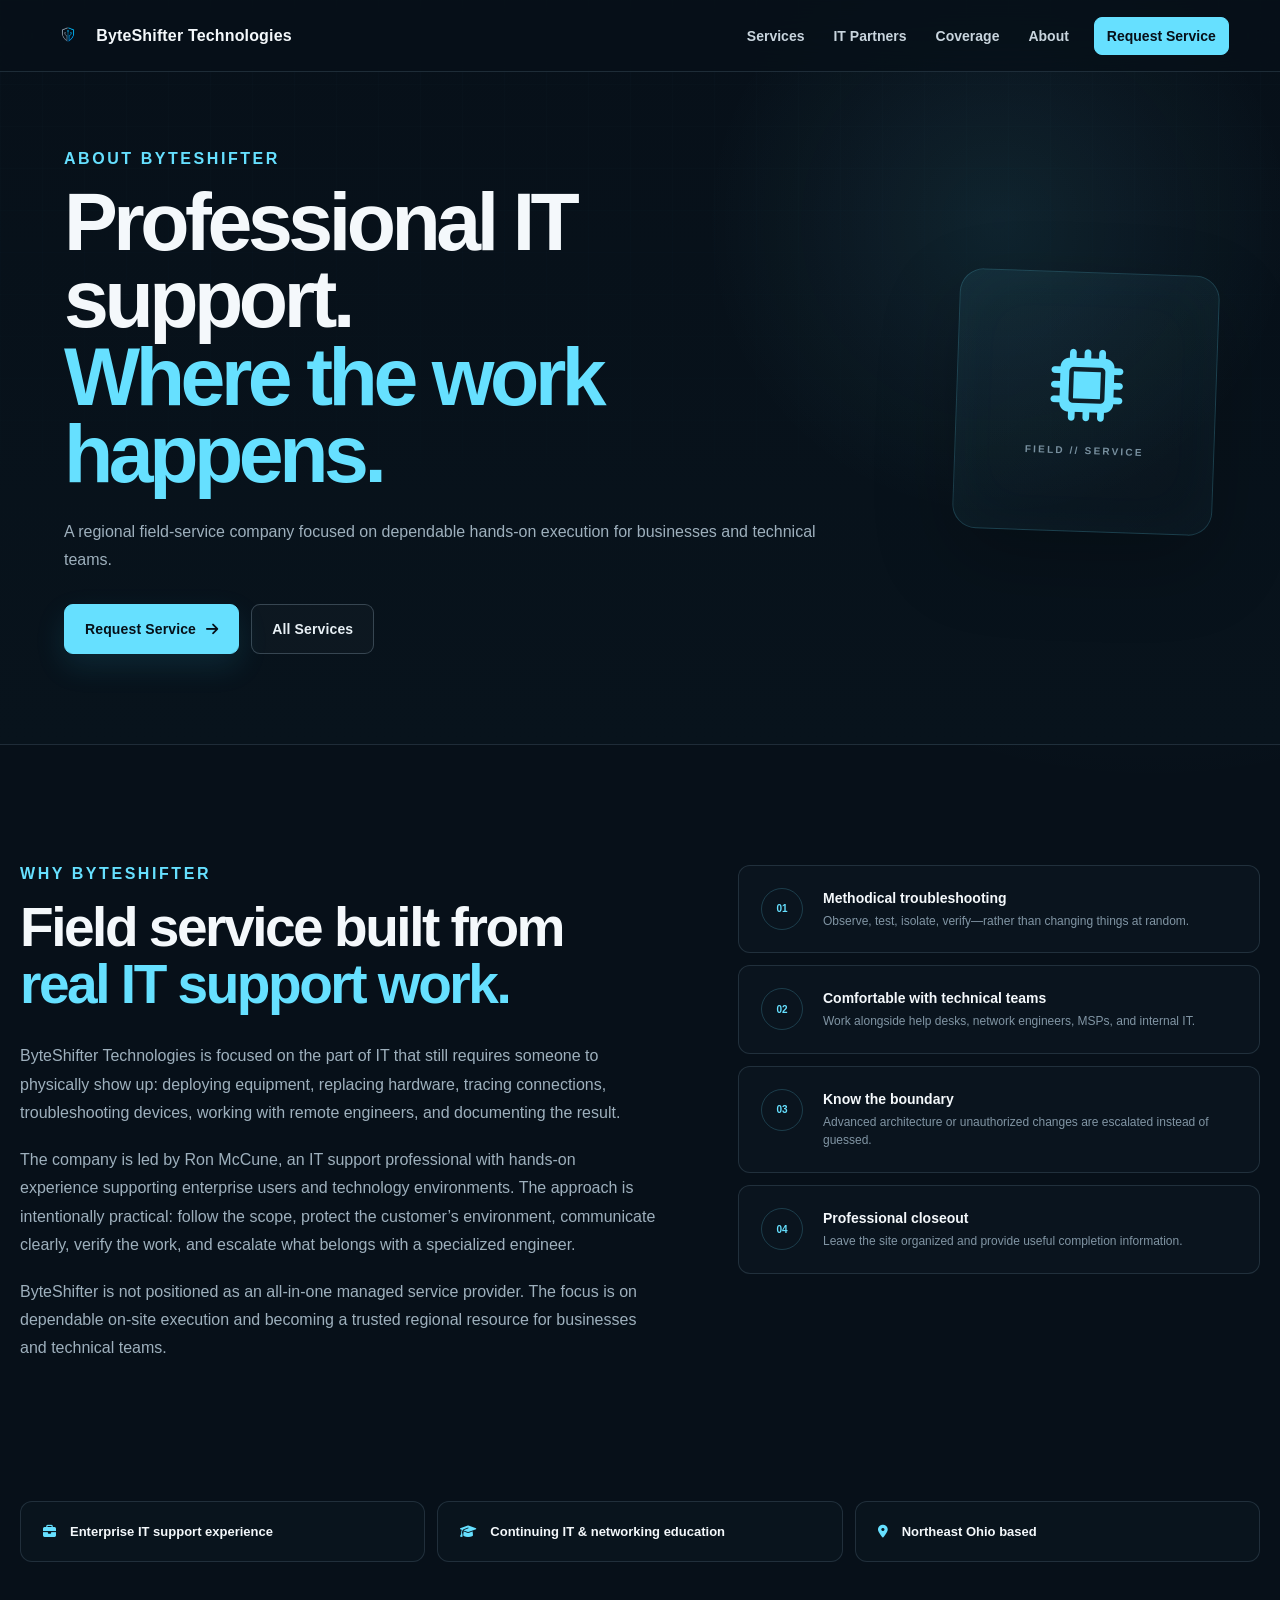
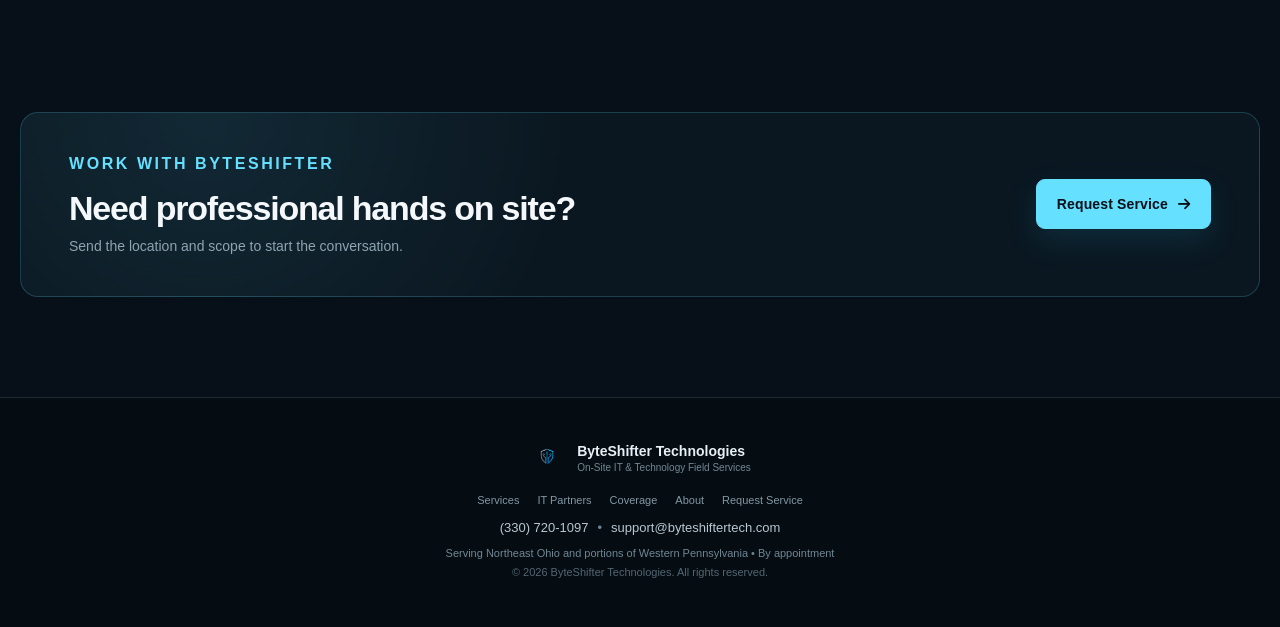
==== about.html @ 5edfc109 "Add files via upload Initial ByteShifter field services website" ====
<!DOCTYPE html><html lang="en"><head>
    <!-- Google tag (gtag.js) -->
    <script async src="https://www.googletagmanager.com/gtag/js?id=G-D34SG2NJJD"></script>
    <script>window.dataLayer=window.dataLayer||[];function gtag(){dataLayer.push(arguments)}gtag('js',new Date());gtag('config','G-D34SG2NJJD');</script>
<meta charset="UTF-8"><meta name="viewport" content="width=device-width,initial-scale=1.0">
<title>About ByteShifter Technologies | On-Site IT Field Services</title><meta name="description" content="Learn about ByteShifter Technologies and its practical, scope-driven approach to on-site IT field services and technical deployments."><meta name="author" content="ByteShifter Technologies"><meta name="robots" content="index, follow">
<link rel="canonical" href="https://byteshiftertech.com/about.html">
<meta property="og:title" content="About ByteShifter Technologies | On-Site IT Field Services"><meta property="og:description" content="Learn about ByteShifter Technologies and its practical, scope-driven approach to on-site IT field services and technical deployments."><meta property="og:type" content="website"><meta property="og:url" content="https://byteshiftertech.com/about.html"><meta property="og:image" content="https://byteshiftertech.com/images/byteshifter-logo.png">
<meta name="twitter:card" content="summary_large_image"><meta name="twitter:title" content="About ByteShifter Technologies | On-Site IT Field Services"><meta name="twitter:description" content="Learn about ByteShifter Technologies and its practical, scope-driven approach to on-site IT field services and technical deployments."><meta name="twitter:image" content="https://byteshiftertech.com/images/byteshifter-logo.png">
<link rel="icon" type="image/png" href="images/byteshifter-icon.png"><link rel="preconnect" href="https://cdnjs.cloudflare.com"><link rel="stylesheet" href="https://cdnjs.cloudflare.com/ajax/libs/font-awesome/6.7.2/css/all.min.css"><link rel="stylesheet" href="styles.css">
    <script>(function(c,l,a,r,i,t,y){c[a]=c[a]||function(){(c[a].q=c[a].q||[]).push(arguments)};t=l.createElement(r);t.async=1;t.src="https://www.clarity.ms/tag/"+i;y=l.getElementsByTagName(r)[0];y.parentNode.insertBefore(t,y)})(window,document,"clarity","script","xnawzfg4y6");</script>
</head><body class="field-site field-page"><nav class="fs-nav" aria-label="Primary navigation">
  <a href="index.html" class="nav-brand"><img src="images/byteshifter-icon.png" alt="ByteShifter Technologies icon"><span>ByteShifter Technologies</span></a>
  <button class="nav-toggle" aria-label="Open navigation menu" aria-expanded="false"><i class="fa-solid fa-bars"></i></button>
  <div class="nav-links">
    <a href="services.html">Services</a><a href="it-partners.html">IT Partners</a><a href="service-area.html">Coverage</a><a href="about.html">About</a><a href="contact.html" class="nav-cta">Request Service</a>
  </div>
</nav><main>
<section class="page-hero"><div class="page-hero-grid" aria-hidden="true"></div><div class="page-hero-inner"><div><p class="fs-kicker">About ByteShifter</p><h1>Professional IT support.<br><span>Where the work happens.</span></h1><p class="page-lead">A regional field-service company focused on dependable hands-on execution for businesses and technical teams.</p><div class="page-actions"><a class="fs-button fs-button-primary" href="contact.html">Request Service <i class="fa-solid fa-arrow-right"></i></a><a class="fs-button fs-button-secondary" href="services.html">All Services</a></div></div><div class="page-hero-mark"><i class="fa-solid fa-microchip"></i><span>FIELD // SERVICE</span></div></div></section>
<section class="fs-section about-page-grid"><div><p class="fs-kicker">Why ByteShifter</p><h2>Field service built from <span>real IT support work.</span></h2><p class="section-copy">ByteShifter Technologies is focused on the part of IT that still requires someone to physically show up: deploying equipment, replacing hardware, tracing connections, troubleshooting devices, working with remote engineers, and documenting the result.</p><p class="section-copy">The company is led by Ron McCune, an IT support professional with hands-on experience supporting enterprise users and technology environments. The approach is intentionally practical: follow the scope, protect the customer’s environment, communicate clearly, verify the work, and escalate what belongs with a specialized engineer.</p><p class="section-copy">ByteShifter is not positioned as an all-in-one managed service provider. The focus is on dependable on-site execution and becoming a trusted regional resource for businesses and technical teams.</p></div><div class="principle-stack"><div><span>01</span><div><strong>Methodical troubleshooting</strong><p>Observe, test, isolate, verify—rather than changing things at random.</p></div></div><div><span>02</span><div><strong>Comfortable with technical teams</strong><p>Work alongside help desks, network engineers, MSPs, and internal IT.</p></div></div><div><span>03</span><div><strong>Know the boundary</strong><p>Advanced architecture or unauthorized changes are escalated instead of guessed.</p></div></div><div><span>04</span><div><strong>Professional closeout</strong><p>Leave the site organized and provide useful completion information.</p></div></div></div></section>
<section class="fs-section credibility-strip"><div><i class="fa-solid fa-briefcase"></i><strong>Enterprise IT support experience</strong></div><div><i class="fa-solid fa-graduation-cap"></i><strong>Continuing IT & networking education</strong></div><div><i class="fa-solid fa-location-dot"></i><strong>Northeast Ohio based</strong></div></section>
<section class="page-cta"><div><p class="fs-kicker">Work With ByteShifter</p><h2>Need professional hands on site?</h2><p>Send the location and scope to start the conversation.</p></div><a class="fs-button fs-button-primary" href="contact.html">Request Service <i class="fa-solid fa-arrow-right"></i></a></section></main><footer class="fs-footer">
  <div class="fs-footer-brand"><img src="images/byteshifter-icon.png" alt="ByteShifter Technologies icon"><div><strong>ByteShifter Technologies</strong><small>On-Site IT & Technology Field Services</small></div></div>
  <div class="fs-footer-links"><a href="services.html">Services</a><a href="it-partners.html">IT Partners</a><a href="service-area.html">Coverage</a><a href="about.html">About</a><a href="contact.html">Request Service</a></div>
  <div class="fs-footer-contact"><a href="tel:+13307201097">(330) 720-1097</a><span>•</span><a href="mailto:support@byteshiftertech.com">support@byteshiftertech.com</a></div>
  <p>Serving Northeast Ohio and portions of Western Pennsylvania • By appointment</p><p class="fs-copyright">© 2026 ByteShifter Technologies. All rights reserved.</p>
</footer><script src="site.js"></script></body></html>
---- styles.css ----
html {
    scroll-behavior: smooth;
}
body {
    margin: 0;
    font-family: Arial, sans-serif;
    background: #0b0f14;
    color: white;
    text-align: center;
    padding: 120px 20px 80px;
}

h1 {
    font-size: 42px;
    margin-bottom: 10px;
}

p {
    font-size: 20px;
}
.logo {
    width: 220px;
    max-width: 80%;
    margin-bottom: 20px;
    border-radius: 12px;
}
.cta-button {
    display: inline-block;
    margin-top: 20px;
    padding: 12px 24px;
    color: white;
    text-decoration: none;
    border: 1px solid #66e0ff;
    border-radius: 8px;
}
#services {
    margin-top: 70px;
    padding: 40px 20px;
}

#services h2 {
    font-size: 36px;
    margin-bottom: 30px;
}

 .service-card {
    margin: 0;
    padding: 24px;
    background: #111820;
    border: 1px solid #24313d;
    border-radius: 12px;
    transition: transform 0.2s ease, border-color 0.2s ease;
}
.services-grid {
    display: grid;
    grid-template-columns: repeat(3, minmax(0, 1fr));
    gap: 20px;
    max-width: 1200px;
    margin: 0 auto;
}

@media (max-width: 900px) {
    .services-grid {
        grid-template-columns: 1fr;
    }
}



.service-card:hover {
    transform: translateY(-5px);
    border-color: #66e0ff;
}
#about {
    max-width: 950px;
    margin: 60px auto 0;
    padding: 40px 20px;
    scroll-margin-top: 60px;
}

#about h2 {
    margin-bottom: 20px;
    font-size: 36px;
}

#about p {
    margin: 0 auto 18px;
    color: #c9d4dd;
    font-size: 18px;
    line-height: 1.7;
}

@media (max-width: 600px) {
    #about h2 {
        font-size: 30px;
    }
}
#contact {
    margin: 60px auto 0;
    padding: 50px 20px 180px;
}

#contact h2 {
    font-size: 36px;
    margin-bottom: 20px;
}

#contact p {
    font-size: 18px;
    margin-bottom: 10px;
    color: #c9d4dd;
}
nav {
    position: fixed;
    top: 0;
    left: 0;
    width: 100%;
    padding: 16px 24px;
    background: rgba(11, 15, 20, 0.95);
    border-bottom: 1px solid #24313d;
    box-sizing: border-box;
    z-index: 1000;

    display: flex;
    justify-content: space-between;
    align-items: center;
}

.nav-brand {
    font-weight: bold;
    font-size: 18px;
}

.nav-links {
    display: flex;
    flex-wrap: wrap;
    justify-content: flex-end;
    gap: 6px;
}

.nav-links a {
    margin: 0;
    padding: 8px 10px;
    color: white;
    font-size: 15px;
    text-decoration: none;
    border-radius: 6px;
}

.nav-links a:hover {
    color: #66e0ff;
    background: #111820;
}
 footer {
    padding: 32px 20px;
    color: #8f9aa3;
    background: #090d12;
    border-top: 1px solid #24313d;
}

footer p {
    margin: 6px 0;
    font-size: 14px;
}

.footer-contact {
    display: flex;
    justify-content: center;
    flex-wrap: wrap;
    gap: 8px;
}

.footer-contact a {
    color: #c9d4dd;
    text-decoration: none;
}

.footer-contact a:hover {
    color: #66e0ff;
}

.footer-area {
    color: #6f7b84;
}
@media (max-width: 600px) {
    body {
        padding-left: 12px;
        padding-right: 12px;
    }

    h1 {
        font-size: 32px;
    }

    .logo {
        width: 180px;
    }

    #services h2,
    #about h2,
    #contact h2 {
        font-size: 30px;
    }
}
   

.nav-brand {
    font-size: 16px;
}

nav-links {
    justify-content: center;
}

.nav-links a {
    margin: 0;
    padding: 5px 7px;
    font-size: 13px;
}

.cta-button {
    transition: background 0.2s ease, color 0.2s ease;
}

.cta-button:hover {
    background: #66e0ff;
    color: #0b0f14;
}
.hero-description {
    max-width: 650px;
    margin: 16px auto 0;
    font-size: 18px;
    line-height: 1.6;
    color: #c9d4dd;
}
.service-area {
    margin-top: 10px;
    font-size: 16px;
    color: #8f9aa3;
}
#services,
#why-choose,
#pricing,
#process,
#guarantee,
#faq,
#about,
#contact {
    scroll-margin-top: 50px;
}
#pricing {
    margin: 60px auto 0;
    padding: 40px 20px;
    
}

#pricing h2 {
    font-size: 36px;
    margin-bottom: 15px;
}

.pricing-note,
.parts-note {
    max-width: 850px;
    margin: 0 auto 30px;
    color: #c9d4dd;
    font-size: 17px;
    line-height: 1.6;
}

.pricing-accordion {
    max-width: 950px;
    margin: 0 auto 30px;
    text-align: left;
}

.price-category {
    margin-bottom: 16px;
    overflow: hidden;
    background: #111820;
    border: 1px solid #24313d;
    border-radius: 12px;
}

.price-category summary {
    display: flex;
    justify-content: space-between;
    align-items: center;
    gap: 20px;
    padding: 22px 24px;
    color: white;
    font-size: 20px;
    font-weight: bold;
    cursor: pointer;
    list-style: none;
    transition: background 0.2s ease, color 0.2s ease;
}

.price-category summary::-webkit-details-marker {
    display: none;
}

.price-category summary::after {
    content: "+";
    color: #38bdf8;
    font-size: 28px;
    line-height: 1;
}

.price-category[open] summary::after {
    content: "−";
}

.price-category summary:hover {
    background: #17212b;
    color: #66e0ff;
}

.summary-price {
    margin-left: auto;
    color: #66e0ff;
    font-size: 22px;
}

.price-details {
    padding: 0 24px 24px;
    color: #c9d4dd;
    border-top: 1px solid #24313d;
}

.price-details h3 {
    margin-top: 24px;
    color: white;
    font-size: 18px;
}

.price-details ul {
    padding-left: 22px;
    line-height: 1.8;
}

.addon-row {
    display: flex;
    justify-content: space-between;
    gap: 20px;
    padding: 13px 0;
    border-bottom: 1px solid #24313d;
}

.addon-row strong {
    color: #66e0ff;
    text-align: right;
    white-space: nowrap;
}

.price-warning {
    padding: 14px;
    background: #0b0f14;
    border-left: 3px solid #66e0ff;
    border-radius: 6px;
}

@media (max-width: 600px) {
    #pricing h2 {
        font-size: 30px;
    }

    .price-category summary {
        padding: 18px 16px;
        font-size: 17px;
    }

    .summary-price {
        font-size: 18px;
    }

    .price-details {
        padding: 0 16px 20px;
    }

    .addon-row {
        flex-direction: column;
        gap: 5px;
    }

    .addon-row strong {
        text-align: left;
        white-space: normal;
    }
}
.contact-options {
    display: flex;
    justify-content: center;
    gap: 20px;
    max-width: 800px;
    margin: 30px auto 0;
}

.contact-card {
    display: flex;
    flex-direction: column;
    align-items: center;
    gap: 8px;
    width: 100%;
    padding: 22px;
    color: #c9d4dd;
    text-decoration: none;
    background: #111820;
    border: 1px solid #24313d;
    border-radius: 12px;
    cursor: pointer;
    transition: transform 0.2s ease, border-color 0.2s ease, color 0.2s ease;
}

.contact-card:hover {
    color: #38bdf8;
    transform: translateY(-3px);
    border-color: #66e0ff;
}

.contact-card:focus {
    outline: 2px solid #38bdf8;
    outline-offset: 4px;
}

.contact-card i {
    font-size: 2rem;
    color: #38bdf8;
    margin-bottom: 8px;
}

.contact-title {
    color: white;
    font-size: 20px;
    font-weight: bold;
}

@media (max-width: 600px) {
    .contact-options {
        flex-direction: column;
        max-width: 320px;
    }

    .contact-card {
        width: auto;
        padding: 18px 16px;
    }
}
#why-choose {
    margin: 60px auto 0;
    padding: 40px 20px;
    scroll-margin-top: 60px;
}

#why-choose h2 {
    margin-bottom: 30px;
    font-size: 36px;
}

.trust-grid {
    display: grid;
    grid-template-columns: repeat(3, minmax(0, 1fr));
    gap: 20px;
    max-width: 1200px;
    margin: 0 auto;
}

.trust-card {
    padding: 26px 24px;
    background: #111820;
    border: 1px solid #24313d;
    border-radius: 12px;
    transition: transform 0.2s ease, border-color 0.2s ease;
}

.trust-card:hover {
    transform: translateY(-5px);
    border-color: #66e0ff;
}

.trust-card i {
    margin-bottom: 10px;
    color: #38bdf8;
    font-size: 32px;
}

.trust-card h3 {
    margin: 10px 0 14px;
    font-size: 22px;
}

.trust-card p {
    margin: 0;
    color: #c9d4dd;
    font-size: 17px;
    line-height: 1.55;
}

@media (max-width: 900px) {
    .trust-grid {
        grid-template-columns: 1fr;
    }
}

@media (max-width: 600px) {
    #why-choose h2 {
        font-size: 30px;
    }
}
#process {
    margin: 60px auto 0;
    padding: 40px 20px;
    scroll-margin-top: 60px;
}

#process h2 {
    margin-bottom: 30px;
    font-size: 36px;
}

.process-grid {
    display: grid;
    grid-template-columns: repeat(5, minmax(0, 1fr));
    gap: 16px;
    max-width: 1250px;
    margin: 0 auto;
}

.process-card {
    padding: 24px 18px;
    background: #111820;
    border: 1px solid #24313d;
    border-radius: 12px;
}

.process-number {
    display: inline-flex;
    justify-content: center;
    align-items: center;
    width: 42px;
    height: 42px;
    color: #0b0f14;
    font-size: 20px;
    font-weight: bold;
    background: #66e0ff;
    border-radius: 50%;
}

.process-card h3 {
    margin: 16px 0 10px;
    font-size: 19px;
}

.process-card p {
    margin: 0;
    color: #c9d4dd;
    font-size: 16px;
    line-height: 1.5;
}

@media (max-width: 1000px) {
    .process-grid {
        grid-template-columns: repeat(2, minmax(0, 1fr));
    }
}

@media (max-width: 600px) {
    #process h2 {
        font-size: 30px;
    }

    .process-grid {
        grid-template-columns: 1fr;
    }
}
#guarantee {
    margin: 60px auto;
    max-width: 1000px;
    padding: 0 20px;
}

.guarantee-box {
    display: flex;
    align-items: center;
    gap: 30px;
    padding: 30px;
    text-align: left;
    background: #111820;
    border: 1px solid #38bdf8;
    border-radius: 14px;
}

.guarantee-box i {
    font-size: 54px;
    color: #38bdf8;
}

.guarantee-box h2 {
    margin-top: 0;
    margin-bottom: 15px;
    font-size: 30px;
}

.guarantee-box p {
    margin: 0;
    color: #c9d4dd;
    line-height: 1.7;
}

.guarantee-small {
    margin-top: 15px !important;
    font-size: 15px !important;
    color: #8f9aa3 !important;
}

@media (max-width: 700px) {
    .guarantee-box {
        flex-direction: column;
        text-align: center;
    }

    .guarantee-box i {
        font-size: 48px;
    }
}
#faq {
    margin: 60px auto 0;
    padding: 40px 20px;
    scroll-margin-top: 60px;
}

#faq h2 {
    margin-bottom: 30px;
    font-size: 36px;
}

.faq-list {
    max-width: 950px;
    margin: 0 auto;
    text-align: left;
}

.faq-list details {
    margin-bottom: 14px;
    overflow: hidden;
    background: #111820;
    border: 1px solid #24313d;
    border-radius: 10px;
}

.faq-list summary {
    padding: 18px 20px;
    font-size: 18px;
    font-weight: bold;
    cursor: pointer;
}

.faq-list details[open] summary {
    color: #66e0ff;
    border-bottom: 1px solid #24313d;
}

.faq-list p {
    margin: 0;
    padding: 18px 20px;
    color: #c9d4dd;
    font-size: 16px;
    line-height: 1.6;
}

@media (max-width: 600px) {
    #faq h2 {
        font-size: 30px;
    }
}
.contact-details {
    display: grid;
    grid-template-columns: repeat(3, minmax(0, 1fr));
    gap: 18px;
    max-width: 1000px;
    margin: 30px auto 0;
}

.contact-details > div {
    display: flex;
    flex-direction: column;
    gap: 8px;
    padding: 20px;
    color: #c9d4dd;
    background: #0f151c;
    border: 1px solid #24313d;
    border-radius: 10px;
}

.contact-details i {
    color: #38bdf8;
    font-size: 24px;
}

.contact-details strong {
    color: white;
}

.contact-note {
    margin-top: 28px !important;
    color: #8f9aa3 !important;
    font-size: 15px !important;
}

@media (max-width: 700px) {
    .contact-details {
        grid-template-columns: 1fr;
        max-width: 320px;
    }
}
.hero-tagline {
    max-width: 850px;
    margin: 0 auto;
    font-size: 26px;
    font-weight: bold;
    line-height: 1.35;
}

.hero-actions {
    display: flex;
    justify-content: center;
    flex-wrap: wrap;
    gap: 14px;
    margin-top: 26px;
}

.cta-secondary {
    border-color: #52606b;
}

.service-area i {
    margin-right: 6px;
    color: #38bdf8;
}

@media (max-width: 600px) {
    .hero-tagline {
        font-size: 21px;
    }
}
.service-icon {
    margin-bottom: 10px;
    color: #38bdf8;
    font-size: 34px;
}
.nav-links a.active {
    color: #66e0ff;
    background: #111820;
}
.service-page {
    max-width: 1200px;
    margin: 0 auto;
}

.service-hero {
    max-width: 900px;
    margin: 0 auto;
    padding: 120px 20px 80px;
}

.service-page-icon {
    color: #38bdf8;
    font-size: 52px;
}

.service-hero h1 {
    margin-top: 18px;
}

.service-hero p {
    max-width: 750px;
    margin: 0 auto;
    color: #c9d4dd;
    line-height: 1.7;
}

.service-page-section {
    margin: 0 auto;
    padding: 80px 20px;
}

.service-page-section h2 {
    font-size: 36px;
}

.service-detail-grid {
    display: grid;
    grid-template-columns: repeat(3, minmax(0, 1fr));
    gap: 20px;
    max-width: 1100px;
    margin: 0 auto;
}

.service-detail-card {
    padding: 24px;
    text-align: left;
    background: #111820;
    border: 1px solid #24313d;
    border-radius: 12px;
}

.service-detail-card h3 {
    margin-top: 0;
    color: white;
}

.service-detail-card p {
    margin-bottom: 0;
    color: #c9d4dd;
    font-size: 17px;
    line-height: 1.6;
}

.service-process ol {
    max-width: 750px;
    margin: 0 auto;
    padding-left: 24px;
    color: #c9d4dd;
    text-align: left;
    font-size: 18px;
    line-height: 1.9;
}

.service-price-list {
    max-width: 750px;
    margin: 0 auto 25px;
    text-align: left;
}

.service-price-list div {
    display: flex;
    justify-content: space-between;
    gap: 20px;
    padding: 16px 0;
    border-bottom: 1px solid #24313d;
}

.service-price-list strong {
    color: #66e0ff;
    text-align: right;
}

.service-page-contact {
    margin: 60px auto 80px;
    padding: 40px 20px;
    background: #111820;
    border: 1px solid #24313d;
    border-radius: 14px;
}

.service-page-contact .cta-button {
    margin: 15px 6px 0;
}

@media (max-width: 900px) {
    .service-detail-grid {
        grid-template-columns: 1fr;
    }
}

@media (max-width: 600px) {
    .service-page-section h2 {
        font-size: 30px;
    }

    .service-price-list div {
        flex-direction: column;
        gap: 5px;
    }

    .service-price-list strong {
        text-align: left;
    }
}
.service-card-link {
    color: inherit;
    text-decoration: none;
}
.service-link-text {
    display: inline-block;
    margin-top: 18px;
    color: #66e0ff;
    font-size: 15px;
    font-weight: bold;
}

.service-card-link:hover .service-link-text {
    text-decoration: underline;
}
.section-intro{
    max-width:700px;
    margin:0 auto 40px;
    color:#c9d4dd;
    font-size:18px;
    line-height:1.7;
}

.service-card-link{
    display:block;
    color:inherit;
    text-decoration:none;
}

.service-card-link:hover{
    transform:translateY(-6px);
    border-color:#66e0ff;
    box-shadow:0 12px 30px rgba(102,224,255,.12);
}

.service-link-text{
    display:inline-flex;
    align-items:center;
    gap:8px;
    margin-top:20px;
    font-weight:600;
    color:#66e0ff;
}
/* Common Problems Section */

#common-problems {
    max-width: 1250px;
    margin: 80px auto 0;
    padding: 50px 20px;
    scroll-margin-top: 110px;
}

#common-problems h2 {
    margin: 8px 0 18px;
    font-size: 38px;
}

.section-label {
    margin: 0;
    color: #66e0ff;
    font-size: 14px;
    font-weight: bold;
    letter-spacing: 1.5px;
    text-transform: uppercase;
}

.problem-grid {
    display: grid;
    grid-template-columns: repeat(2, minmax(0, 1fr));
    gap: 20px;
    max-width: 1150px;
    margin: 0 auto;
}

.problem-card {
    display: flex;
    align-items: flex-start;
    gap: 20px;
    min-height: 175px;
    padding: 26px;
    color: inherit;
    text-align: left;
    text-decoration: none;
    background: linear-gradient(145deg, #111820, #0f151c);
    border: 1px solid #24313d;
    border-radius: 14px;
    box-sizing: border-box;
    transition:
        transform 0.25s ease,
        border-color 0.25s ease,
        box-shadow 0.25s ease,
        background 0.25s ease;
}

.problem-card:hover {
    transform: translateY(-6px);
    background: linear-gradient(145deg, #141d26, #101820);
    border-color: #66e0ff;
    box-shadow: 0 16px 35px rgba(102, 224, 255, 0.1);
}

.problem-icon {
    display: flex;
    flex: 0 0 auto;
    justify-content: center;
    align-items: center;
    width: 58px;
    height: 58px;
    color: #66e0ff;
    font-size: 25px;
    background: rgba(102, 224, 255, 0.08);
    border: 1px solid rgba(102, 224, 255, 0.2);
    border-radius: 12px;
    transition:
        background 0.25s ease,
        color 0.25s ease,
        transform 0.25s ease;
}

.problem-card:hover .problem-icon {
    color: #0b0f14;
    background: #66e0ff;
    transform: scale(1.05);
}

.problem-content {
    display: flex;
    flex-direction: column;
    height: 100%;
}

.problem-content h3 {
    margin: 2px 0 10px;
    color: white;
    font-size: 21px;
    line-height: 1.3;
}

.problem-content p {
    margin: 0;
    color: #c9d4dd;
    font-size: 16px;
    line-height: 1.6;
}

.problem-content span {
    display: inline-flex;
    align-items: center;
    gap: 8px;
    margin-top: auto;
    padding-top: 18px;
    color: #66e0ff;
    font-size: 14px;
    font-weight: bold;
}

.problem-content span i {
    font-size: 12px;
    transition: transform 0.2s ease;
}

.problem-card:hover .problem-content span i {
    transform: translateX(4px);
}

.problem-help {
    display: flex;
    align-items: center;
    gap: 18px;
    max-width: 1100px;
    margin: 28px auto 0;
    padding: 22px 24px;
    text-align: left;
    background: #0f151c;
    border: 1px solid #24313d;
    border-left: 4px solid #66e0ff;
    border-radius: 10px;
    box-sizing: border-box;
}

.problem-help > i {
    flex: 0 0 auto;
    color: #66e0ff;
    font-size: 30px;
}

.problem-help div {
    flex: 1;
}

.problem-help strong {
    color: white;
    font-size: 18px;
}

.problem-help p {
    margin: 5px 0 0;
    color: #aebac4;
    font-size: 15px;
    line-height: 1.5;
}

.problem-help a {
    flex: 0 0 auto;
    padding: 11px 18px;
    color: #0b0f14;
    font-size: 14px;
    font-weight: bold;
    text-decoration: none;
    background: #66e0ff;
    border-radius: 7px;
    transition: transform 0.2s ease, background 0.2s ease;
}

.problem-help a:hover {
    background: white;
    transform: translateY(-2px);
}

@media (max-width: 850px) {
    .problem-grid {
        grid-template-columns: 1fr;
    }
}

@media (max-width: 650px) {
    #common-problems {
        margin-top: 60px;
        padding: 40px 8px;
    }

    #common-problems h2 {
        font-size: 30px;
    }

    .problem-card {
        gap: 15px;
        min-height: auto;
        padding: 21px 18px;
    }

    .problem-icon {
        width: 48px;
        height: 48px;
        font-size: 21px;
    }

    .problem-content h3 {
        font-size: 18px;
    }

    .problem-content p {
        font-size: 15px;
    }

    .problem-help {
        flex-direction: column;
        align-items: center;
        padding: 22px 18px;
        text-align: center;
    }

    .problem-help a {
        width: 100%;
        box-sizing: border-box;
        text-align: center;
    }
}
/* Popular Services */

.popular-services {
    max-width: 1150px;
    margin: 55px auto 0;
    padding-top: 35px;
    border-top: 1px solid #24313d;
}

.popular-services h3 {
    margin: 8px 0 24px;
    font-size: 28px;
}

.popular-services-grid {
    display: grid;
    grid-template-columns: repeat(3, minmax(0, 1fr));
    gap: 14px;
}

.popular-service-link {
    display: flex;
    align-items: center;
    gap: 14px;
    padding: 18px 20px;
    color: white;
    text-align: left;
    text-decoration: none;
    background: #0f151c;
    border: 1px solid #24313d;
    border-radius: 10px;
    transition:
        transform 0.2s ease,
        border-color 0.2s ease,
        background 0.2s ease,
        box-shadow 0.2s ease;
}

.popular-service-link i {
    display: flex;
    justify-content: center;
    align-items: center;
    width: 38px;
    height: 38px;
    flex: 0 0 auto;
    color: #66e0ff;
    font-size: 18px;
    background: rgba(102, 224, 255, 0.08);
    border-radius: 8px;
}

.popular-service-link span {
    font-size: 16px;
    font-weight: bold;
}

.popular-service-link:hover {
    transform: translateY(-3px);
    background: #141d26;
    border-color: #66e0ff;
    box-shadow: 0 10px 24px rgba(102, 224, 255, 0.08);
}

@media (max-width: 850px) {
    .popular-services-grid {
        grid-template-columns: repeat(2, minmax(0, 1fr));
    }
}

@media (max-width: 550px) {
    .popular-services {
        margin-top: 40px;
        padding-top: 30px;
    }

    .popular-services h3 {
        font-size: 24px;
    }

    .popular-services-grid {
        grid-template-columns: 1fr;
    }

    .popular-service-link {
        padding: 16px 18px;
    }
}
/* Service Completion Summary */

#service-summary {
    max-width: 1250px;
    margin: 60px auto 0;
    padding: 50px 20px;
    scroll-margin-top: 110px;
}

#service-summary h2 {
    margin: 8px 0 18px;
    font-size: 36px;
}

.service-summary-grid {
    display: grid;
    grid-template-columns: repeat(3, minmax(0, 1fr));
    gap: 20px;
    max-width: 1150px;
    margin: 0 auto;
}

.service-summary-card {
    padding: 26px 22px;
    background: #111820;
    border: 1px solid #24313d;
    border-radius: 12px;
    transition:
        transform 0.2s ease,
        border-color 0.2s ease,
        box-shadow 0.2s ease;
}

.service-summary-card:hover {
    transform: translateY(-5px);
    border-color: #66e0ff;
    box-shadow: 0 12px 28px rgba(102, 224, 255, 0.08);
}

.service-summary-card i {
    margin-bottom: 14px;
    color: #38bdf8;
    font-size: 32px;
}

.service-summary-card h3 {
    margin: 0 0 12px;
    font-size: 21px;
}

.service-summary-card p {
    margin: 0;
    color: #c9d4dd;
    font-size: 16px;
    line-height: 1.6;
}

@media (max-width: 900px) {
    .service-summary-grid {
        grid-template-columns: repeat(2, minmax(0, 1fr));
    }
}

@media (max-width: 600px) {
    #service-summary {
        padding: 40px 8px;
    }

    #service-summary h2 {
        font-size: 30px;
    }

    .service-summary-grid {
        grid-template-columns: 1fr;
    }

    .service-summary-card {
        padding: 22px 18px;
    }
}
/* Service Area Section */

#service-area-details {
    max-width: 1200px;
    margin: 60px auto 0;
    padding: 50px 20px;
    scroll-margin-top: 110px;
}

#service-area-details h2 {
    margin: 8px 0 18px;
    font-size: 36px;
}

.service-area-layout {
    display: grid;
    grid-template-columns: minmax(0, 1.05fr) minmax(0, 1fr);
    gap: 24px;
    max-width: 1100px;
    margin: 0 auto;
}

.service-area-main {
    display: flex;
    flex-direction: column;
    justify-content: center;
    padding: 34px;
    text-align: left;
    background: linear-gradient(145deg, #111820, #0f151c);
    border: 1px solid #24313d;
    border-radius: 14px;
}

.service-area-main > i {
    margin-bottom: 18px;
    color: #66e0ff;
    font-size: 42px;
}

.service-area-main h3 {
    margin: 0 0 14px;
    font-size: 25px;
}

.service-area-main p {
    margin: 0;
    color: #c9d4dd;
    font-size: 17px;
    line-height: 1.7;
}

.service-area-main .service-area-note {
    margin-top: 18px;
    color: #8f9aa3;
    font-size: 15px;
}

.service-area-options {
    display: grid;
    gap: 16px;
}

.service-area-option {
    display: flex;
    align-items: flex-start;
    gap: 18px;
    padding: 22px;
    text-align: left;
    background: #111820;
    border: 1px solid #24313d;
    border-radius: 12px;
    transition:
        transform 0.2s ease,
        border-color 0.2s ease,
        box-shadow 0.2s ease;
}

.service-area-option:hover {
    transform: translateY(-3px);
    border-color: #66e0ff;
    box-shadow: 0 10px 24px rgba(102, 224, 255, 0.08);
}

.service-area-option > i {
    display: flex;
    flex: 0 0 auto;
    justify-content: center;
    align-items: center;
    width: 46px;
    height: 46px;
    color: #66e0ff;
    font-size: 20px;
    background: rgba(102, 224, 255, 0.08);
    border-radius: 9px;
}

.service-area-option h3 {
    margin: 0 0 7px;
    font-size: 19px;
}

.service-area-option p {
    margin: 0;
    color: #c9d4dd;
    font-size: 15px;
    line-height: 1.6;
}

.service-area-travel {
    max-width: 900px;
    margin: 24px auto 0;
    color: #8f9aa3;
    font-size: 14px;
}

@media (max-width: 850px) {
    .service-area-layout {
        grid-template-columns: 1fr;
    }
}

@media (max-width: 600px) {
    #service-area-details {
        padding: 40px 8px;
    }

    #service-area-details h2 {
        font-size: 30px;
    }

    .service-area-main {
        padding: 26px 22px;
        text-align: center;
    }

    .service-area-option {
        padding: 19px 17px;
    }
}
/* Upgraded Contact Section */

#contact {
    max-width: 1200px;
    margin: 60px auto 0;
    padding: 50px 20px 160px;
}

#contact h2 {
    margin: 8px 0 18px;
    font-size: 36px;
}

.contact-layout {
    display: grid;
    grid-template-columns: minmax(0, 1.15fr) minmax(0, 0.85fr);
    gap: 24px;
    max-width: 1100px;
    margin: 0 auto;
}

.contact-main,
.request-details {
    padding: 28px;
    background: #111820;
    border: 1px solid #24313d;
    border-radius: 14px;
    box-sizing: border-box;
}

.contact-main > h3 {
    margin: 0 0 22px;
    font-size: 24px;
}

.contact-main .contact-options {
    display: grid;
    grid-template-columns: repeat(2, minmax(0, 1fr));
    gap: 16px;
    max-width: none;
    margin: 0;
}

.contact-main .contact-card {
    width: auto;
    box-sizing: border-box;
}

.contact-card small {
    color: #8f9aa3;
    font-size: 13px;
    line-height: 1.5;
}

.contact-response-note {
    margin: 20px 0 0 !important;
    color: #8f9aa3 !important;
    font-size: 14px !important;
}

.request-details {
    text-align: left;
}

.request-details-heading {
    display: flex;
    align-items: flex-start;
    gap: 16px;
    margin-bottom: 20px;
}

.request-details-heading > i {
    display: flex;
    flex: 0 0 auto;
    justify-content: center;
    align-items: center;
    width: 48px;
    height: 48px;
    color: #66e0ff;
    font-size: 21px;
    background: rgba(102, 224, 255, 0.08);
    border-radius: 10px;
}

.request-details-heading h3 {
    margin: 0 0 6px;
    font-size: 23px;
}

.request-details-heading p {
    margin: 0 !important;
    color: #8f9aa3 !important;
    font-size: 14px !important;
}

.request-details ul {
    margin: 0;
    padding: 0;
    list-style: none;
}

.request-details li {
    display: flex;
    align-items: flex-start;
    gap: 10px;
    padding: 10px 0;
    color: #c9d4dd;
    font-size: 15px;
    line-height: 1.5;
    border-bottom: 1px solid #24313d;
}

.request-details li:last-child {
    border-bottom: none;
}

.request-details li i {
    margin-top: 3px;
    color: #66e0ff;
    font-size: 14px;
}

.request-details-note {
    margin: 18px 0 0 !important;
    color: #8f9aa3 !important;
    font-size: 13px !important;
    line-height: 1.5;
}

.contact-final-cta {
    display: flex;
    align-items: center;
    justify-content: space-between;
    gap: 24px;
    max-width: 1050px;
    margin: 28px auto 0;
    padding: 24px 28px;
    text-align: left;
    background: linear-gradient(145deg, #111820, #0f151c);
    border: 1px solid #66e0ff;
    border-radius: 12px;
    box-sizing: border-box;
}

.contact-final-cta h3 {
    margin: 0 0 7px;
    font-size: 21px;
}

.contact-final-cta p {
    margin: 0 !important;
    color: #c9d4dd !important;
    font-size: 15px !important;
    line-height: 1.5;
}

.contact-final-cta .cta-button {
    flex: 0 0 auto;
    margin: 0;
}

@media (max-width: 900px) {
    .contact-layout {
        grid-template-columns: 1fr;
    }
}

@media (max-width: 650px) {
    #contact {
        padding: 40px 8px 130px;
    }

    #contact h2 {
        font-size: 30px;
    }

    .contact-main,
    .request-details {
        padding: 22px 18px;
    }

    .contact-main .contact-options {
        grid-template-columns: 1fr;
    }

    .contact-final-cta {
        flex-direction: column;
        padding: 22px 18px;
        text-align: center;
    }

    .contact-final-cta .cta-button {
        width: 100%;
        box-sizing: border-box;
    }
}
/* Homepage Trust Strip */

.trust-strip {
    display: grid;
    grid-template-columns: repeat(4, minmax(0, 1fr));
    gap: 1px;
    max-width: 1100px;
    margin: 34px auto 0;
    overflow: hidden;
    background: #24313d;
    border: 1px solid #24313d;
    border-radius: 12px;
}

.trust-strip-item {
    display: flex;
    align-items: center;
    justify-content: center;
    gap: 11px;
    min-height: 64px;
    padding: 14px 16px;
    color: #dce6ed;
    background: #111820;
    box-sizing: border-box;
}

.trust-strip-item i {
    color: #66e0ff;
    font-size: 18px;
}

.trust-strip-item span {
    font-size: 14px;
    font-weight: bold;
    line-height: 1.4;
}

@media (max-width: 850px) {
    .trust-strip {
        grid-template-columns: repeat(2, minmax(0, 1fr));
    }
}

@media (max-width: 500px) {
    .trust-strip {
        grid-template-columns: 1fr;
        max-width: 340px;
    }

    .trust-strip-item {
        justify-content: flex-start;
        min-height: 58px;
        padding-left: 22px;
    }
}
.nav-brand {
    display: inline-flex;
    align-items: center;
    gap: 10px;
    color: white;
    font-size: 18px;
    font-weight: bold;
    text-decoration: none;
    white-space: nowrap;
}

.nav-brand img {
    width: 38px;
    height: 38px;
    object-fit: contain;
    border-radius: 6px;
}

.nav-brand:hover {
    color: #66e0ff;
}
/* Mobile Navigation */

.nav-toggle {
    display: none;
    padding: 8px 10px;
    color: white;
    font-size: 22px;
    background: transparent;
    border: 1px solid #24313d;
    border-radius: 7px;
    cursor: pointer;
}

.nav-toggle:hover {
    color: #66e0ff;
    border-color: #66e0ff;
}

@media (max-width: 900px) {
    nav {
        flex-direction: row;
        flex-wrap: wrap;
        gap: 0;
        padding: 10px 14px;
    }

    .nav-brand {
        flex: 1;
        min-width: 0;
    }

    .nav-brand span {
        overflow: hidden;
        text-overflow: ellipsis;
        white-space: nowrap;
    }

    .nav-toggle {
        display: block;
        flex: 0 0 auto;
        margin-left: 10px;
    }

    .nav-links {
        display: none;
        grid-template-columns: repeat(2, minmax(0, 1fr));
        gap: 6px;
        width: 100%;
        margin-top: 10px;
        padding: 10px;
        background: #0f151c;
        border: 1px solid #24313d;
        border-radius: 10px;
        box-sizing: border-box;
    }

    .nav-links.open {
        display: grid;
    }

    .nav-links a {
        width: 100%;
        margin: 0;
        padding: 9px 10px;
        font-size: 13px;
        text-align: center;
        background: #111820;
        border-radius: 6px;
        box-sizing: border-box;
    }

    .nav-links a:hover,
    .nav-links a.active {
        color: #66e0ff;
        background: #17212b;
    }
}

@media (max-width: 450px) {
    .nav-brand span {
        font-size: 14px;
    }

    .nav-brand img {
        width: 32px;
        height: 32px;
    }

    .nav-links {
        gap: 5px;
        padding: 8px;
    }

    .nav-links a {
        padding: 8px 6px;
        font-size: 12px;
    }
}
/* Section Reveal Animation */

.page-panel {
    opacity: 1;
    transform: translateY(0);
}

.reveal-ready .page-panel:not(.hero-panel) {
    opacity: 0;
    transform: translateY(35px);
    transition:
        opacity 0.7s ease,
        transform 0.7s ease;
}

.reveal-ready .page-panel:not(.hero-panel).section-visible {
    opacity: 1;
    transform: translateY(0);
}

@media (prefers-reduced-motion: reduce) {
    .reveal-ready .page-panel:not(.hero-panel) {
        opacity: 1;
        transform: none;
        transition: none;
    }
}
.about-page {
    width: min(1180px, calc(100% - 40px));
    margin: 0 auto;
    padding: 60px 0 80px;
}

.about-hero {
    max-width: 820px;
    margin: 0 auto 60px;
    text-align: center;
}

.about-hero h1 {
    max-width: 760px;
    margin: 12px auto 20px;
}

.about-intro {
    max-width: 680px;
    margin: 0 auto;
    line-height: 1.75;
}

.about-owner {
    display: grid;
    grid-template-columns: minmax(0, 1.25fr) minmax(320px, 0.75fr);
    gap: 48px;
    align-items: stretch;
    margin-bottom: 65px;
}

.about-owner-text {
    text-align: left;
    padding: 35px;
    border: 1px solid rgba(255, 255, 255, 0.08);
    border-radius: 18px;
    background: rgba(255, 255, 255, 0.025);
}

.about-owner-text .section-label {
    text-align: left;
}

.about-owner-text h2 {
    margin: 10px 0 20px;
}

.about-owner-text p {
    margin: 0 0 18px;
    line-height: 1.75;
}

.about-owner-text p:last-child {
    margin-bottom: 0;
}

.about-owner-card {
    display: flex;
    flex-direction: column;
    justify-content: center;
    padding: 35px;
    text-align: center;
    border: 1px solid rgba(52, 195, 255, 0.35);
    border-radius: 18px;
    background: rgba(255, 255, 255, 0.035);
}

.about-owner-card > i {
    margin-bottom: 18px;
    font-size: 2.5rem;
}

.about-owner-card h3 {
    margin: 0 0 14px;
}

.about-owner-card p {
    margin: 0 0 25px;
    line-height: 1.7;
}

.about-owner-card .cta-button {
    align-self: center;
}

.about-values {
    text-align: center;
}

.about-values h2 {
    margin: 10px 0 30px;
}

.about-values-grid {
    display: grid;
    grid-template-columns: repeat(3, 1fr);
    gap: 22px;
}

.about-value-card {
    padding: 30px 24px;
    border: 1px solid rgba(255, 255, 255, 0.08);
    border-radius: 16px;
    background: rgba(255, 255, 255, 0.025);
}

.about-value-card i {
    margin-bottom: 16px;
    font-size: 2rem;
}

.about-value-card h3 {
    margin: 0 0 12px;
}

.about-value-card p {
    margin: 0;
    line-height: 1.65;
}

@media (max-width: 850px) {
    .about-page {
        width: min(100% - 28px, 700px);
        padding-top: 35px;
    }

    .about-owner {
        grid-template-columns: 1fr;
        gap: 24px;
    }

    .about-values-grid {
        grid-template-columns: 1fr;
    }

    .about-owner-text,
    .about-owner-card {
        padding: 26px;
    }
}
/* Mobile-only Swiper card carousels */

.mobile-carousel-controls {
    display: none !important;
}

@media (max-width: 768px) {
    .mobile-card-swiper {
        width: 100%;
        max-width: none;
        overflow: hidden;
    }

    .mobile-card-swiper .swiper-wrapper {
        align-items: stretch;
    }

    .mobile-card-swiper .swiper-slide {
        height: auto;
        box-sizing: border-box;
    }

    .mobile-carousel-controls {
        display: flex !important;
        justify-content: center;
        align-items: center;
        gap: 16px;
        margin-top: 18px;
    }

    .mobile-carousel-button {
        appearance: none;
        -webkit-appearance: none;

        display: inline-flex;
        justify-content: center;
        align-items: center;

        width: 52px;
        height: 48px;
        margin: 0;
        padding: 0;

        color: #66e0ff;
        font-size: 20px;
        line-height: 1;

        background: #111820;
        border: 1px solid #66e0ff;
        border-radius: 9px;

        box-shadow: none;
        cursor: pointer;
    }

    .mobile-carousel-button i {
        margin: 0;
        padding: 0;
        color: inherit;
        font-size: 20px;
        line-height: 1;
    }

    .mobile-carousel-button:hover,
    .mobile-carousel-button:focus-visible {
        color: #0b0f14;
        background: #66e0ff;
    }
}

@media (min-width: 769px) {
    .mobile-carousel-controls,
    .mobile-carousel-button {
        display: none !important;
    }
}
/* Uniform Common Problems cards on mobile only */
@media (max-width: 768px) {
    .mobile-card-swiper .problem-card {
        display: flex !important;
        flex-direction: column !important;
        align-items: center !important;
        gap: 18px !important;
        text-align: center !important;
    }

    .mobile-card-swiper .problem-icon {
        width: 64px;
        height: 64px;
        margin: 0 auto;
        flex: 0 0 64px;
    }

    .mobile-card-swiper .problem-content {
        width: 100%;
        align-items: center;
        text-align: center;
    }

    .mobile-card-swiper .problem-content h3,
    .mobile-card-swiper .problem-content p {
        width: 100%;
        text-align: center;
    }

    .mobile-card-swiper .problem-content span {
        justify-content: center;
        margin-top: auto;
    }
}
/* ========================================================================== 
   2026 FIELD SERVICES HOMEPAGE
   Scoped under .field-site so legacy service pages keep their existing styles.
   ========================================================================== */
.field-site {
    --fs-bg: #071019;
    --fs-panel: #0c1721;
    --fs-panel-2: #101e29;
    --fs-line: rgba(148, 184, 207, 0.17);
    --fs-text: #f4f8fb;
    --fs-muted: #9eb0bd;
    --fs-accent: #66e0ff;
    --fs-accent-2: #2bb6df;
    --fs-green: #6ee7b7;
    margin: 0;
    padding: 0;
    background:
        radial-gradient(circle at 15% 0%, rgba(39, 162, 199, .12), transparent 30%),
        radial-gradient(circle at 90% 8%, rgba(102, 224, 255, .08), transparent 26%),
        var(--fs-bg);
    color: var(--fs-text);
    text-align: left;
    font-family: Inter, ui-sans-serif, -apple-system, BlinkMacSystemFont, "Segoe UI", Arial, sans-serif;
    overflow-x: hidden;
}

.field-site * { box-sizing: border-box; }
.field-site a { color: inherit; }
.field-site p { font-size: inherit; }
.field-site main { overflow: hidden; }

.field-site .fs-nav {
    position: fixed;
    top: 0;
    left: 0;
    width: 100%;
    min-height: 72px;
    padding: 14px clamp(20px, 4vw, 64px);
    display: flex;
    align-items: center;
    justify-content: space-between;
    gap: 24px;
    background: rgba(7, 16, 25, .82);
    border-bottom: 1px solid var(--fs-line);
    backdrop-filter: blur(18px);
    -webkit-backdrop-filter: blur(18px);
    z-index: 1000;
}

.field-site .nav-brand {
    display: flex;
    align-items: center;
    gap: 11px;
    color: var(--fs-text);
    text-decoration: none;
    font-size: 16px;
    letter-spacing: .01em;
}

.field-site .nav-brand img { width: 34px; height: 34px; object-fit: contain; }
.field-site .nav-links { display: flex; align-items: center; gap: 5px; }
.field-site .nav-links a {
    color: #c9d5de;
    text-decoration: none;
    font-size: 14px;
    font-weight: 600;
    padding: 10px 12px;
    border-radius: 8px;
    transition: color .2s ease, background .2s ease, border-color .2s ease;
}
.field-site .nav-links a:hover { color: #fff; background: rgba(255,255,255,.05); }
.field-site .nav-links .nav-cta {
    margin-left: 8px;
    color: #071019;
    background: var(--fs-accent);
    border: 1px solid var(--fs-accent);
}
.field-site .nav-links .nav-cta:hover { background: #8be9ff; color: #071019; }
.field-site .nav-toggle { display: none; }

.fs-hero {
    position: relative;
    min-height: 780px;
    padding: 160px clamp(20px, 5vw, 80px) 100px;
    display: flex;
    align-items: center;
    border-bottom: 1px solid var(--fs-line);
}
.fs-grid-glow {
    position: absolute;
    inset: 0;
    pointer-events: none;
    opacity: .5;
    background-image:
        linear-gradient(rgba(102,224,255,.045) 1px, transparent 1px),
        linear-gradient(90deg, rgba(102,224,255,.045) 1px, transparent 1px);
    background-size: 58px 58px;
    mask-image: linear-gradient(to bottom, black, transparent 90%);
}
.fs-hero-inner {
    position: relative;
    width: min(1320px, 100%);
    margin: 0 auto;
    display: grid;
    grid-template-columns: minmax(0, 1.08fr) minmax(380px, .92fr);
    gap: clamp(48px, 7vw, 100px);
    align-items: center;
}
.fs-eyebrow, .fs-kicker {
    color: var(--fs-accent);
    text-transform: uppercase;
    letter-spacing: .16em;
    font-size: 12px;
    font-weight: 800;
}
.fs-eyebrow { display: inline-flex; align-items: center; gap: 10px; margin-bottom: 24px; }
.status-dot { width: 8px; height: 8px; border-radius: 50%; background: var(--fs-green); box-shadow: 0 0 0 6px rgba(110,231,183,.08), 0 0 18px rgba(110,231,183,.55); }
.fs-hero h1 {
    max-width: 760px;
    margin: 0;
    font-size: clamp(50px, 6.2vw, 92px);
    line-height: .96;
    letter-spacing: -.055em;
    font-weight: 800;
}
.fs-hero h1 span { color: var(--fs-accent); }
.fs-hero-lead {
    max-width: 720px;
    margin: 28px 0 0;
    color: #b9c7d1;
    font-size: clamp(17px, 1.5vw, 20px);
    line-height: 1.7;
}
.fs-hero-actions { display: flex; flex-wrap: wrap; gap: 12px; margin-top: 34px; }
.fs-button {
    display: inline-flex;
    align-items: center;
    justify-content: center;
    gap: 10px;
    min-height: 50px;
    padding: 0 20px;
    border-radius: 9px;
    text-decoration: none;
    font-size: 14px;
    font-weight: 800;
    letter-spacing: .01em;
    transition: transform .2s ease, background .2s ease, border-color .2s ease, box-shadow .2s ease;
}
.fs-button:hover { transform: translateY(-2px); }
.fs-button-primary { background: var(--fs-accent); color: #061019 !important; border: 1px solid var(--fs-accent); box-shadow: 0 12px 30px rgba(43,182,223,.13); }
.fs-button-primary:hover { background: #8ceaff; box-shadow: 0 16px 36px rgba(43,182,223,.22); }
.fs-button-secondary { color: #e8f0f5 !important; border: 1px solid rgba(180,208,225,.25); background: rgba(255,255,255,.025); }
.fs-button-secondary:hover { border-color: rgba(102,224,255,.5); background: rgba(102,224,255,.06); }
.fs-hero-meta { display: flex; flex-wrap: wrap; gap: 20px; margin-top: 28px; color: #8295a4; font-size: 13px; }
.fs-hero-meta span { display: inline-flex; gap: 8px; align-items: center; }
.fs-hero-meta i { color: var(--fs-accent); }

.fs-command-card {
    border: 1px solid rgba(102,224,255,.2);
    border-radius: 18px;
    background: linear-gradient(145deg, rgba(17,34,46,.92), rgba(8,19,28,.95));
    box-shadow: 0 30px 80px rgba(0,0,0,.38), inset 0 1px 0 rgba(255,255,255,.04);
    overflow: hidden;
    transform: perspective(1200px) rotateY(-2deg) rotateX(1deg);
}
.command-topbar, .command-footer { display: flex; justify-content: space-between; align-items: center; gap: 12px; padding: 14px 18px; background: rgba(0,0,0,.18); color: #8ca2b2; font-size: 10px; font-weight: 800; letter-spacing: .11em; }
.command-topbar i { color: var(--fs-accent); }
.command-live { color: var(--fs-green); }
.command-screen { padding: 10px 18px; }
.command-row { display: grid; grid-template-columns: 42px 1fr auto; gap: 14px; align-items: center; padding: 20px 4px; border-bottom: 1px solid var(--fs-line); }
.command-row:last-child { border-bottom: 0; }
.command-icon { width: 40px; height: 40px; display: grid; place-items: center; border-radius: 10px; background: rgba(102,224,255,.07); border: 1px solid rgba(102,224,255,.13); color: var(--fs-accent); }
.command-row strong { display: block; font-size: 14px; color: #edf5f9; margin-bottom: 5px; }
.command-row small { display: block; color: #8093a1; font-size: 11px; line-height: 1.4; }
.command-check { color: var(--fs-green); font-size: 12px; }
.command-footer { justify-content: space-around; color: #607786; font-size: 9px; }

.fs-trustbar {
    width: min(1320px, calc(100% - 40px));
    margin: -34px auto 0;
    position: relative;
    z-index: 5;
    display: grid;
    grid-template-columns: repeat(4, 1fr);
    background: rgba(12,23,33,.96);
    border: 1px solid var(--fs-line);
    border-radius: 14px;
    box-shadow: 0 18px 50px rgba(0,0,0,.25);
    opacity: 0;
    transform: translateY(18px);
    transition: opacity .6s ease, transform .6s ease;
}
.fs-trustbar.is-visible { opacity: 1; transform: none; }
.fs-trustbar > div { display: flex; align-items: center; gap: 13px; padding: 22px 24px; border-right: 1px solid var(--fs-line); }
.fs-trustbar > div:last-child { border-right: 0; }
.fs-trustbar i { color: var(--fs-accent); font-size: 19px; }
.fs-trustbar strong, .fs-trustbar small { display: block; }
.fs-trustbar strong { font-size: 13px; margin-bottom: 4px; }
.fs-trustbar small { color: #7f93a2; font-size: 11px; }

.fs-section {
    width: min(1320px, calc(100% - 40px));
    margin: 0 auto;
    padding: 120px 0;
    opacity: 0;
    transform: translateY(24px);
    transition: opacity .7s ease, transform .7s ease;
    scroll-margin-top: 72px;
}
.fs-section.is-visible { opacity: 1; transform: none; }
.fs-section-heading { max-width: 830px; margin-bottom: 54px; }
.fs-section-heading.compact { margin-bottom: 36px; }
.fs-kicker { margin: 0 0 16px; }
.fs-section h2, .fs-partner-copy h2, .fs-about-copy h2, .fs-contact-copy h2 {
    margin: 0;
    font-size: clamp(36px, 4.5vw, 62px);
    line-height: 1.05;
    letter-spacing: -.04em;
}
.fs-section h2 span, .fs-partner-copy h2 span, .fs-about-copy h2 span, .fs-contact-copy h2 span { color: var(--fs-accent); }
.fs-section-heading > p:last-child { max-width: 760px; margin: 20px 0 0; color: var(--fs-muted); font-size: 17px; line-height: 1.7; }

.fs-service-grid { display: grid; grid-template-columns: repeat(3, 1fr); gap: 16px; }
.fs-service-card {
    position: relative;
    min-height: 390px;
    padding: 30px;
    background: linear-gradient(155deg, rgba(16,30,41,.95), rgba(9,20,29,.96));
    border: 1px solid var(--fs-line);
    border-radius: 15px;
    overflow: hidden;
    transition: transform .25s ease, border-color .25s ease, box-shadow .25s ease;
}
.fs-service-card::before { content: ""; position: absolute; inset: 0 auto auto 0; width: 100%; height: 2px; background: linear-gradient(90deg, transparent, rgba(102,224,255,.65), transparent); opacity: 0; transition: opacity .25s ease; }
.fs-service-card:hover { transform: translateY(-6px); border-color: rgba(102,224,255,.34); box-shadow: 0 22px 50px rgba(0,0,0,.22); }
.fs-service-card:hover::before { opacity: 1; }
.fs-service-card.featured { border-color: rgba(102,224,255,.28); background: linear-gradient(155deg, rgba(15,38,51,.98), rgba(9,20,29,.96)); }
.fs-card-number { position: absolute; top: 20px; right: 22px; color: rgba(144,170,187,.28); font-size: 12px; font-weight: 900; letter-spacing: .15em; }
.fs-service-icon { width: 48px; height: 48px; display: grid; place-items: center; border-radius: 11px; color: var(--fs-accent); background: rgba(102,224,255,.07); border: 1px solid rgba(102,224,255,.15); font-size: 19px; margin-bottom: 26px; }
.fs-service-card h3 { margin: 0 0 14px; font-size: 20px; letter-spacing: -.02em; }
.fs-service-card p { margin: 0 0 22px; color: #91a5b4; font-size: 14px; line-height: 1.65; }
.fs-service-card ul { margin: 0; padding: 0; list-style: none; }
.fs-service-card li { position: relative; padding: 8px 0 8px 18px; color: #b9c7d0; font-size: 13px; border-top: 1px solid rgba(148,184,207,.08); }
.fs-service-card li::before { content: ""; position: absolute; left: 0; top: 14px; width: 5px; height: 5px; border-radius: 50%; background: var(--fs-accent); }

.fs-partner-section { width: 100%; max-width: none; padding: 50px clamp(20px, 5vw, 80px) 120px; }
.fs-partner-panel { width: min(1320px, 100%); margin: 0 auto; display: grid; grid-template-columns: 1.05fr .95fr; gap: 70px; padding: clamp(36px, 5vw, 70px); border: 1px solid rgba(102,224,255,.22); border-radius: 20px; background: radial-gradient(circle at 15% 10%, rgba(43,182,223,.12), transparent 35%), linear-gradient(145deg, #0d1b26, #09141d); box-shadow: 0 30px 80px rgba(0,0,0,.25); }
.fs-partner-copy > p:not(.fs-kicker) { max-width: 650px; margin: 22px 0 0; color: var(--fs-muted); font-size: 16px; line-height: 1.75; }
.fs-partner-actions { margin-top: 30px; }
.fs-workflow { display: flex; flex-direction: column; justify-content: center; }
.workflow-step { display: grid; grid-template-columns: 44px 1fr; gap: 16px; align-items: start; }
.workflow-step > span { width: 42px; height: 42px; display: grid; place-items: center; border-radius: 50%; background: rgba(102,224,255,.08); border: 1px solid rgba(102,224,255,.22); color: var(--fs-accent); font-size: 11px; font-weight: 900; }
.workflow-step strong { display: block; font-size: 15px; margin: 2px 0 5px; }
.workflow-step small { color: #8195a4; font-size: 12px; line-height: 1.5; }
.workflow-line { width: 1px; height: 28px; margin: 4px 0 4px 21px; background: linear-gradient(var(--fs-accent), rgba(102,224,255,.08)); opacity: .5; }

.fs-coverage-grid { display: grid; grid-template-columns: repeat(3, 1fr); gap: 16px; }
.coverage-zone { position: relative; min-height: 220px; padding: 30px; border: 1px solid var(--fs-line); border-radius: 14px; background: rgba(12,23,33,.75); }
.zone-code { display: inline-block; margin-bottom: 42px; padding: 6px 9px; border-radius: 6px; background: rgba(102,224,255,.07); color: var(--fs-accent); font-size: 9px; font-weight: 900; letter-spacing: .16em; }
.coverage-zone h3 { margin: 0 0 12px; font-size: 19px; }
.coverage-zone p { margin: 0; color: #899eac; font-size: 13px; line-height: 1.65; }
.coverage-zone.local { border-color: rgba(110,231,183,.22); }
.coverage-zone.local .zone-code { color: var(--fs-green); background: rgba(110,231,183,.07); }
.fs-coverage-note { margin: 20px 0 0; color: #738997; font-size: 12px; }
.fs-coverage-note i { color: var(--fs-accent); margin-right: 6px; }

.fs-about-section { border-top: 1px solid var(--fs-line); border-bottom: 1px solid var(--fs-line); }
.fs-about-grid { display: grid; grid-template-columns: 1fr 1fr; gap: clamp(50px, 8vw, 110px); align-items: center; }
.fs-about-copy > p:not(.fs-kicker) { color: var(--fs-muted); font-size: 16px; line-height: 1.75; margin: 22px 0 0; }
.fs-principles { display: grid; gap: 12px; }
.fs-principles > div { display: grid; grid-template-columns: 44px 1fr; gap: 15px; padding: 20px; border: 1px solid var(--fs-line); border-radius: 12px; background: rgba(12,23,33,.68); }
.fs-principles i { width: 42px; height: 42px; display: grid; place-items: center; color: var(--fs-accent); background: rgba(102,224,255,.06); border-radius: 9px; }
.fs-principles strong, .fs-principles small { display: block; }
.fs-principles strong { margin: 2px 0 5px; font-size: 14px; }
.fs-principles small { color: #8195a4; font-size: 12px; line-height: 1.5; }

.fs-faq-grid { display: grid; grid-template-columns: 1fr 1fr; gap: 12px; }
.fs-faq-grid details { border: 1px solid var(--fs-line); border-radius: 12px; background: rgba(12,23,33,.7); overflow: hidden; }
.fs-faq-grid summary { position: relative; padding: 20px 48px 20px 20px; cursor: pointer; list-style: none; font-size: 14px; font-weight: 700; line-height: 1.45; }
.fs-faq-grid summary::-webkit-details-marker { display: none; }
.fs-faq-grid summary::after { content: "+"; position: absolute; right: 20px; top: 17px; color: var(--fs-accent); font-size: 22px; font-weight: 400; }
.fs-faq-grid details[open] summary::after { content: "−"; }
.fs-faq-grid details p { margin: 0; padding: 0 20px 20px; color: #8fa3b1; font-size: 13px; line-height: 1.7; }

.fs-contact-section { width: 100%; max-width: none; padding: 70px clamp(20px, 5vw, 80px) 120px; }
.fs-contact-panel { width: min(1320px, 100%); margin: 0 auto; display: grid; grid-template-columns: 1.05fr .95fr; gap: 60px; align-items: center; padding: clamp(36px, 5vw, 70px); border-radius: 20px; border: 1px solid rgba(102,224,255,.2); background: linear-gradient(145deg, rgba(15,34,47,.98), rgba(8,18,27,.98)); }
.fs-contact-copy > p:not(.fs-kicker) { max-width: 670px; margin: 22px 0 0; color: var(--fs-muted); font-size: 16px; line-height: 1.75; }
.fs-contact-buttons { display: flex; flex-wrap: wrap; gap: 12px; margin-top: 30px; }
.fs-request-card { border: 1px solid var(--fs-line); border-radius: 14px; background: rgba(4,12,19,.38); overflow: hidden; }
.request-card-head { padding: 17px 20px; border-bottom: 1px solid var(--fs-line); color: #dce8ee; font-size: 12px; font-weight: 800; letter-spacing: .08em; text-transform: uppercase; }
.request-card-head i { color: var(--fs-accent); margin-right: 8px; }
.fs-request-card ul { list-style: none; margin: 0; padding: 8px 20px; }
.fs-request-card li { display: grid; grid-template-columns: 34px 1fr; gap: 10px; padding: 14px 0; border-bottom: 1px solid rgba(148,184,207,.08); color: #aebdc7; font-size: 13px; }
.fs-request-card li:last-child { border-bottom: 0; }
.fs-request-card li span { color: var(--fs-accent); font-size: 10px; font-weight: 900; letter-spacing: .1em; }

.fs-footer { padding: 42px clamp(20px, 5vw, 80px); text-align: center; background: #050c12; border-top: 1px solid var(--fs-line); color: #718795; }
.fs-footer-brand { display: flex; justify-content: center; align-items: center; gap: 12px; margin-bottom: 18px; }
.fs-footer-brand img { width: 36px; height: 36px; }
.fs-footer-brand strong, .fs-footer-brand small { display: block; text-align: left; }
.fs-footer-brand strong { color: #e7f0f5; font-size: 14px; }
.fs-footer-brand small { margin-top: 3px; color: #718795; font-size: 10px; }
.fs-footer-contact { display: flex; justify-content: center; flex-wrap: wrap; gap: 9px; margin-bottom: 12px; font-size: 13px; }
.fs-footer-contact a { color: #b8c7d0; text-decoration: none; }
.fs-footer-contact a:hover { color: var(--fs-accent); }
.fs-footer p { margin: 7px 0; font-size: 11px; }
.fs-copyright { color: #536672; }

@media (max-width: 1050px) {
    .fs-hero-inner { grid-template-columns: 1fr; }
    .fs-command-card { max-width: 700px; transform: none; }
    .fs-service-grid { grid-template-columns: repeat(2, 1fr); }
    .fs-trustbar { grid-template-columns: repeat(2, 1fr); }
    .fs-trustbar > div:nth-child(2) { border-right: 0; }
    .fs-trustbar > div:nth-child(-n+2) { border-bottom: 1px solid var(--fs-line); }
    .fs-partner-panel, .fs-about-grid, .fs-contact-panel { grid-template-columns: 1fr; }
    .fs-coverage-grid { grid-template-columns: 1fr; }
}

@media (max-width: 820px) {
    .field-site .fs-nav { min-height: 66px; padding: 12px 18px; }
    .field-site .nav-toggle { display: grid; place-items: center; width: 42px; height: 42px; border: 1px solid var(--fs-line); border-radius: 9px; background: rgba(255,255,255,.03); color: #fff; font-size: 18px; cursor: pointer; }
    .field-site .nav-links { position: absolute; top: 66px; left: 0; right: 0; display: none; padding: 12px 18px 18px; background: rgba(7,16,25,.98); border-bottom: 1px solid var(--fs-line); flex-direction: column; align-items: stretch; }
    .field-site .nav-links.open { display: flex; }
    .field-site .nav-links a { padding: 12px; }
    .field-site .nav-links .nav-cta { margin-left: 0; text-align: center; }
    .fs-hero { min-height: auto; padding: 130px 20px 90px; }
    .fs-hero h1 { font-size: clamp(48px, 13vw, 70px); }
    .fs-trustbar { margin-top: -25px; }
    .fs-section { padding: 90px 0; }
    .fs-partner-section, .fs-contact-section { padding-top: 30px; padding-bottom: 90px; }
    .fs-faq-grid { grid-template-columns: 1fr; }
}

@media (max-width: 620px) {
    .field-site .nav-brand span { font-size: 14px; }
    .fs-hero { padding-left: 16px; padding-right: 16px; }
    .fs-hero-actions, .fs-contact-buttons { flex-direction: column; }
    .fs-button { width: 100%; }
    .fs-hero-meta { flex-direction: column; gap: 10px; }
    .fs-command-card { border-radius: 13px; }
    .command-topbar { align-items: flex-start; flex-direction: column; }
    .command-row { grid-template-columns: 38px 1fr; }
    .command-check { display: none; }
    .command-footer { display: none; }
    .fs-trustbar { width: calc(100% - 24px); grid-template-columns: 1fr; }
    .fs-trustbar > div { border-right: 0; border-bottom: 1px solid var(--fs-line); }
    .fs-trustbar > div:last-child { border-bottom: 0; }
    .fs-section { width: calc(100% - 32px); }
    .fs-service-grid { grid-template-columns: 1fr; }
    .fs-service-card { min-height: auto; padding: 26px; }
    .fs-partner-section, .fs-contact-section { padding-left: 16px; padding-right: 16px; }
    .fs-partner-panel, .fs-contact-panel { padding: 28px 22px; gap: 42px; }
    .fs-section h2, .fs-partner-copy h2, .fs-about-copy h2, .fs-contact-copy h2 { font-size: 38px; }
}

@media (prefers-reduced-motion: reduce) {
    .field-site *, .field-site *::before, .field-site *::after { scroll-behavior: auto !important; transition: none !important; animation: none !important; }
    .fs-section, .fs-trustbar { opacity: 1; transform: none; }
}


/* ===== FIELD SITE INNER PAGES ===== */
.field-page{padding:0;text-align:left}.page-hero{position:relative;min-height:560px;padding:150px clamp(20px,5vw,80px) 90px;display:flex;align-items:center;overflow:hidden;border-bottom:1px solid var(--fs-line);background:radial-gradient(circle at 78% 30%,rgba(102,224,255,.09),transparent 26%),linear-gradient(180deg,#071019 0%,#08131c 100%)}.page-hero-grid{position:absolute;inset:0;opacity:.18;background-image:linear-gradient(rgba(102,224,255,.08) 1px,transparent 1px),linear-gradient(90deg,rgba(102,224,255,.08) 1px,transparent 1px);background-size:42px 42px;mask-image:linear-gradient(to bottom,black,transparent 90%)}.page-hero-inner{position:relative;z-index:1;width:min(1320px,100%);margin:0 auto;display:grid;grid-template-columns:1fr 320px;gap:70px;align-items:center}.page-hero h1{margin:12px 0 24px;font-size:clamp(48px,6.3vw,88px);line-height:.96;letter-spacing:-.055em}.page-hero h1 span{color:var(--fs-accent)}.page-lead{max-width:780px;margin:0;color:var(--fs-muted);font-size:18px;line-height:1.75}.page-actions{display:flex;gap:12px;flex-wrap:wrap;margin-top:30px}.page-hero-mark{justify-self:end;width:260px;height:260px;border:1px solid rgba(102,224,255,.18);border-radius:24px;display:flex;flex-direction:column;align-items:center;justify-content:center;gap:24px;background:linear-gradient(145deg,rgba(102,224,255,.06),rgba(255,255,255,.01));box-shadow:inset 0 0 60px rgba(102,224,255,.03),0 30px 80px rgba(0,0,0,.22);transform:rotate(2deg)}.page-hero-mark i{font-size:72px;color:var(--fs-accent)}.page-hero-mark span{font-size:10px;letter-spacing:.22em;font-weight:900;color:#78909f}.field-page .fs-section{opacity:1;transform:none}.detail-grid{display:grid!important;grid-template-columns:1.3fr .7fr;gap:80px}.detail-main h2,.partner-page-grid h2,.about-page-grid h2,.contact-page-grid h2{font-size:clamp(38px,4.3vw,60px);line-height:1.05;letter-spacing:-.045em;margin:10px 0 28px}.detail-main h2 span,.partner-page-grid h2 span,.about-page-grid h2 span,.contact-page-grid h2 span{color:var(--fs-accent)}.capability-list{list-style:none;margin:0;padding:0;border-top:1px solid var(--fs-line)}.capability-list li{display:grid;grid-template-columns:28px 1fr;gap:14px;padding:18px 0;border-bottom:1px solid var(--fs-line);color:#bdcbd4;font-size:15px;line-height:1.55}.capability-list i{color:var(--fs-green);margin-top:3px}.detail-side{display:flex;flex-direction:column;gap:16px}.detail-side-card{padding:26px;border:1px solid var(--fs-line);border-radius:14px;background:rgba(12,23,33,.75)}.mini-label{display:block;margin-bottom:18px;color:var(--fs-accent);font-size:9px;font-weight:900;letter-spacing:.16em}.detail-side-card>div{display:grid;grid-template-columns:22px 1fr;gap:10px;padding:10px 0;border-top:1px solid rgba(148,184,207,.08);font-size:13px;color:#aebdc7}.detail-side-card>div i{color:var(--fs-green)}.detail-side-card p{margin:0 0 16px;color:#8fa3b1;font-size:13px;line-height:1.65}.detail-side-card a{color:var(--fs-accent);text-decoration:none;font-size:12px;font-weight:800}.scope-note{display:grid;grid-template-columns:40px 1fr;gap:16px;margin-top:28px;padding:20px;border:1px solid rgba(102,224,255,.16);border-radius:12px;background:rgba(102,224,255,.035)}.scope-note.wide{max-width:900px;margin:28px auto 0}.scope-note>i{width:38px;height:38px;display:grid;place-items:center;border-radius:9px;background:rgba(102,224,255,.08);color:var(--fs-accent)}.scope-note strong{display:block;margin-bottom:5px;font-size:13px}.scope-note p{margin:0;color:#8fa3b1;font-size:13px;line-height:1.65}.process-section{border-top:1px solid var(--fs-line);border-bottom:1px solid var(--fs-line)}.process-grid{display:grid;grid-template-columns:repeat(4,1fr);gap:14px}.process-step{min-height:210px;padding:26px;border:1px solid var(--fs-line);border-radius:14px;background:rgba(12,23,33,.7)}.process-step>span{display:block;margin-bottom:46px;color:var(--fs-accent);font-size:11px;font-weight:900;letter-spacing:.12em}.process-step strong{display:block;margin-bottom:10px;font-size:17px}.process-step p{margin:0;color:#8297a5;font-size:13px;line-height:1.6}.page-cta{width:min(1320px,calc(100% - 40px));margin:30px auto 100px;padding:42px 48px;display:flex;align-items:center;justify-content:space-between;gap:30px;border:1px solid rgba(102,224,255,.2);border-radius:18px;background:radial-gradient(circle at 15% 0%,rgba(102,224,255,.09),transparent 34%),#0a1721}.page-cta h2{margin:8px 0 10px;font-size:34px;letter-spacing:-.035em}.page-cta p:not(.fs-kicker){margin:0;color:#8fa3b1;font-size:14px}.split-callout{padding-top:20px!important}.split-callout-inner{display:flex;align-items:center;justify-content:space-between;gap:40px;padding:42px;border:1px solid var(--fs-line);border-radius:16px;background:#0a151e}.split-callout h2{margin:8px 0 12px;font-size:34px}.split-callout p:not(.fs-kicker){max-width:760px;margin:0;color:#8fa3b1;font-size:14px;line-height:1.7}.service-link-card{text-decoration:none;color:inherit}.service-card-meta{margin-top:auto;padding-top:18px;color:#78909f;font-size:11px;line-height:1.6}.service-card-arrow{display:block;margin-top:18px;color:var(--fs-accent);font-size:11px;font-weight:900;letter-spacing:.04em}.service-link-card:hover .service-card-arrow i{transform:translateX(4px)}.service-card-arrow i{transition:transform .2s ease}.partner-page-grid,.about-page-grid,.contact-page-grid{display:grid!important;grid-template-columns:1.1fr .9fr;gap:80px;align-items:start}.section-copy{color:var(--fs-muted);font-size:16px!important;line-height:1.78;margin:0 0 18px}.partner-feature-grid{display:grid;grid-template-columns:1fr 1fr;gap:12px;margin-top:34px}.partner-feature-grid>div{padding:22px;border:1px solid var(--fs-line);border-radius:12px;background:rgba(12,23,33,.68)}.partner-feature-grid i{color:var(--fs-accent);font-size:20px;margin-bottom:22px}.partner-feature-grid strong{display:block;font-size:14px;margin-bottom:8px}.partner-feature-grid p{margin:0;color:#8297a5;font-size:12px;line-height:1.6}.dispatch-card,.request-detail-card{border:1px solid rgba(102,224,255,.18);border-radius:16px;background:#091620;overflow:hidden;box-shadow:0 24px 60px rgba(0,0,0,.2)}.dispatch-head{padding:18px 22px;border-bottom:1px solid var(--fs-line);font-size:10px;font-weight:900;letter-spacing:.14em;color:#c7d6de}.dispatch-card ul,.request-detail-card ol{list-style:none;margin:0;padding:10px 22px}.dispatch-card li,.request-detail-card li{display:grid;grid-template-columns:38px 1fr;gap:12px;padding:16px 0;border-bottom:1px solid rgba(148,184,207,.08);color:#aebdc7;font-size:13px}.dispatch-card li:last-child,.request-detail-card li:last-child{border-bottom:0}.dispatch-card li>span,.request-detail-card li>span{color:var(--fs-accent);font-size:10px;font-weight:900;letter-spacing:.1em}.request-detail-card li strong,.request-detail-card li small{display:block}.request-detail-card li strong{font-size:13px;color:#c8d5dc}.request-detail-card li small{margin-top:4px;color:#718795;font-size:11px;line-height:1.5}.mini-service-grid{display:grid;grid-template-columns:repeat(4,1fr);gap:14px}.mini-service-grid a{min-height:190px;padding:26px;border:1px solid var(--fs-line);border-radius:14px;background:rgba(12,23,33,.7);text-decoration:none;color:inherit;transition:.2s ease}.mini-service-grid a:hover{transform:translateY(-4px);border-color:rgba(102,224,255,.35)}.mini-service-grid i{display:block;color:var(--fs-accent);font-size:24px;margin-bottom:42px}.mini-service-grid strong,.mini-service-grid span{display:block}.mini-service-grid strong{font-size:15px;margin-bottom:7px}.mini-service-grid span{color:#8195a4;font-size:12px;line-height:1.5}.coverage-page-grid{display:grid;grid-template-columns:repeat(3,1fr);gap:16px}.coverage-page-grid .coverage-zone{min-height:260px}.principle-stack{display:grid;gap:12px}.principle-stack>div{display:grid;grid-template-columns:46px 1fr;gap:16px;padding:22px;border:1px solid var(--fs-line);border-radius:12px;background:rgba(12,23,33,.7)}.principle-stack>div>span{width:42px;height:42px;display:grid;place-items:center;border-radius:50%;border:1px solid rgba(102,224,255,.2);color:var(--fs-accent);font-size:10px;font-weight:900}.principle-stack strong{display:block;margin:2px 0 6px;font-size:14px}.principle-stack p{margin:0;color:#8195a4;font-size:12px;line-height:1.55}.credibility-strip{display:grid!important;grid-template-columns:repeat(3,1fr);gap:12px;padding-top:0!important}.credibility-strip>div{display:flex;align-items:center;gap:14px;padding:22px;border:1px solid var(--fs-line);border-radius:12px;background:rgba(12,23,33,.65);font-size:13px}.credibility-strip i{color:var(--fs-accent)}.contact-methods{display:grid;gap:12px;margin-top:30px}.contact-methods a{display:grid;grid-template-columns:46px 1fr;gap:15px;align-items:center;padding:18px;border:1px solid var(--fs-line);border-radius:12px;background:rgba(12,23,33,.68);text-decoration:none;color:inherit}.contact-methods a:hover{border-color:rgba(102,224,255,.35)}.contact-methods i{width:42px;height:42px;display:grid;place-items:center;border-radius:9px;background:rgba(102,224,255,.07);color:var(--fs-accent)}.contact-methods span,.contact-methods strong{display:block}.contact-methods span{color:#718795;font-size:10px;text-transform:uppercase;letter-spacing:.1em}.contact-methods strong{margin-top:4px;font-size:14px}.fs-footer-links{display:flex;justify-content:center;flex-wrap:wrap;gap:18px;margin-bottom:14px}.fs-footer-links a{color:#8297a5;text-decoration:none;font-size:11px}.fs-footer-links a:hover{color:var(--fs-accent)}
@media(max-width:1050px){.page-hero-inner{grid-template-columns:1fr}.page-hero-mark{display:none}.detail-grid,.partner-page-grid,.about-page-grid,.contact-page-grid{grid-template-columns:1fr!important}.process-grid,.mini-service-grid{grid-template-columns:repeat(2,1fr)}.coverage-page-grid{grid-template-columns:1fr}.detail-side{display:grid;grid-template-columns:1fr 1fr}.page-cta{flex-direction:column;align-items:flex-start}.split-callout-inner{flex-direction:column;align-items:flex-start}}
@media(max-width:700px){.page-hero{min-height:auto;padding:120px 18px 72px}.page-hero h1{font-size:clamp(44px,13vw,64px)}.page-lead{font-size:16px}.page-actions{flex-direction:column}.process-grid,.mini-service-grid,.partner-feature-grid,.credibility-strip{grid-template-columns:1fr}.detail-side{grid-template-columns:1fr}.page-cta{width:calc(100% - 32px);padding:30px 24px;margin-bottom:70px}.split-callout-inner{padding:28px}.field-page .fs-section{width:calc(100% - 32px);padding:76px 0}.fs-footer-links{gap:12px}}
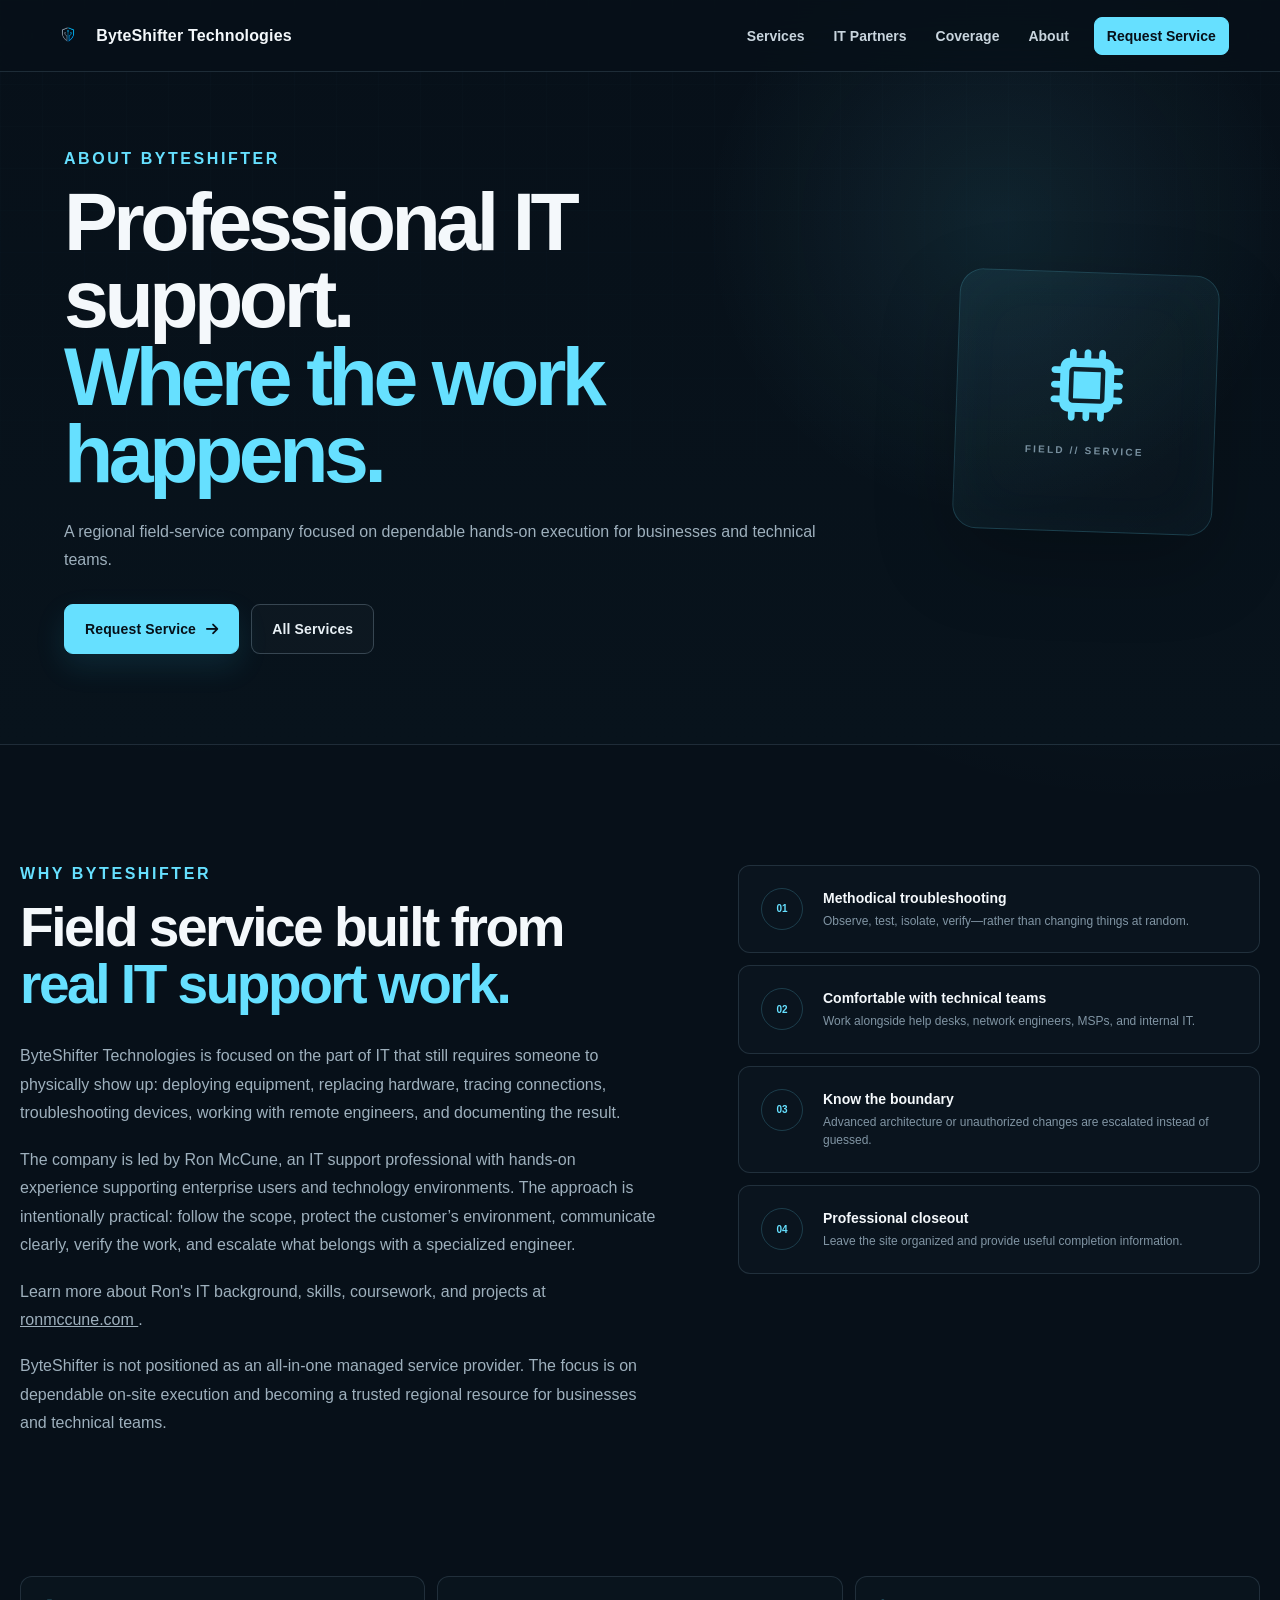
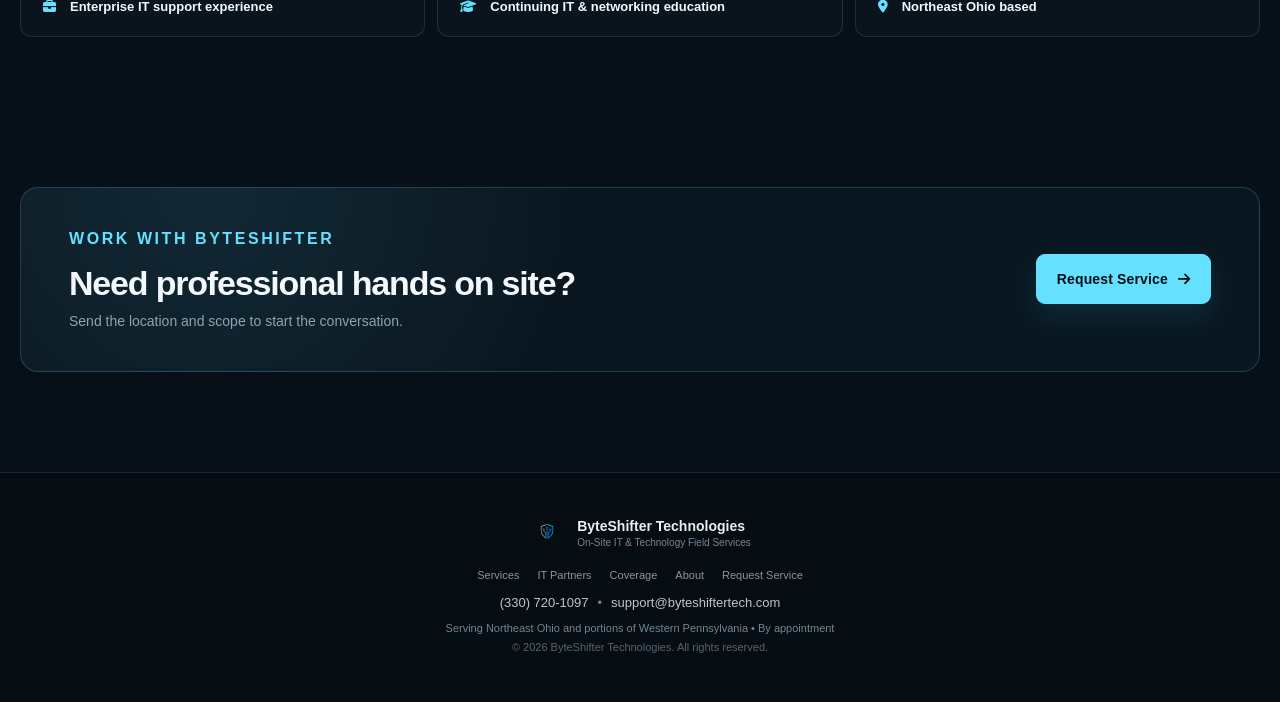
==== commit b7c2f713: "Add portfolio link to About page" ====
--- a/about.html
+++ b/about.html
@@ -1,27 +1,134 @@
-<!DOCTYPE html><html lang="en"><head>
-    <!-- Google tag (gtag.js) -->
-    <script async src="https://www.googletagmanager.com/gtag/js?id=G-D34SG2NJJD"></script>
-    <script>window.dataLayer=window.dataLayer||[];function gtag(){dataLayer.push(arguments)}gtag('js',new Date());gtag('config','G-D34SG2NJJD');</script>
-<meta charset="UTF-8"><meta name="viewport" content="width=device-width,initial-scale=1.0">
-<title>About ByteShifter Technologies | On-Site IT Field Services</title><meta name="description" content="Learn about ByteShifter Technologies and its practical, scope-driven approach to on-site IT field services and technical deployments."><meta name="author" content="ByteShifter Technologies"><meta name="robots" content="index, follow">
-<link rel="canonical" href="https://byteshiftertech.com/about.html">
-<meta property="og:title" content="About ByteShifter Technologies | On-Site IT Field Services"><meta property="og:description" content="Learn about ByteShifter Technologies and its practical, scope-driven approach to on-site IT field services and technical deployments."><meta property="og:type" content="website"><meta property="og:url" content="https://byteshiftertech.com/about.html"><meta property="og:image" content="https://byteshiftertech.com/images/byteshifter-logo.png">
-<meta name="twitter:card" content="summary_large_image"><meta name="twitter:title" content="About ByteShifter Technologies | On-Site IT Field Services"><meta name="twitter:description" content="Learn about ByteShifter Technologies and its practical, scope-driven approach to on-site IT field services and technical deployments."><meta name="twitter:image" content="https://byteshiftertech.com/images/byteshifter-logo.png">
-<link rel="icon" type="image/png" href="images/byteshifter-icon.png"><link rel="preconnect" href="https://cdnjs.cloudflare.com"><link rel="stylesheet" href="https://cdnjs.cloudflare.com/ajax/libs/font-awesome/6.7.2/css/all.min.css"><link rel="stylesheet" href="styles.css">
-    <script>(function(c,l,a,r,i,t,y){c[a]=c[a]||function(){(c[a].q=c[a].q||[]).push(arguments)};t=l.createElement(r);t.async=1;t.src="https://www.clarity.ms/tag/"+i;y=l.getElementsByTagName(r)[0];y.parentNode.insertBefore(t,y)})(window,document,"clarity","script","xnawzfg4y6");</script>
-</head><body class="field-site field-page"><nav class="fs-nav" aria-label="Primary navigation">
-  <a href="index.html" class="nav-brand"><img src="images/byteshifter-icon.png" alt="ByteShifter Technologies icon"><span>ByteShifter Technologies</span></a>
-  <button class="nav-toggle" aria-label="Open navigation menu" aria-expanded="false"><i class="fa-solid fa-bars"></i></button>
-  <div class="nav-links">
-    <a href="services.html">Services</a><a href="it-partners.html">IT Partners</a><a href="service-area.html">Coverage</a><a href="about.html">About</a><a href="contact.html" class="nav-cta">Request Service</a>
-  </div>
-</nav><main>
-<section class="page-hero"><div class="page-hero-grid" aria-hidden="true"></div><div class="page-hero-inner"><div><p class="fs-kicker">About ByteShifter</p><h1>Professional IT support.<br><span>Where the work happens.</span></h1><p class="page-lead">A regional field-service company focused on dependable hands-on execution for businesses and technical teams.</p><div class="page-actions"><a class="fs-button fs-button-primary" href="contact.html">Request Service <i class="fa-solid fa-arrow-right"></i></a><a class="fs-button fs-button-secondary" href="services.html">All Services</a></div></div><div class="page-hero-mark"><i class="fa-solid fa-microchip"></i><span>FIELD // SERVICE</span></div></div></section>
-<section class="fs-section about-page-grid"><div><p class="fs-kicker">Why ByteShifter</p><h2>Field service built from <span>real IT support work.</span></h2><p class="section-copy">ByteShifter Technologies is focused on the part of IT that still requires someone to physically show up: deploying equipment, replacing hardware, tracing connections, troubleshooting devices, working with remote engineers, and documenting the result.</p><p class="section-copy">The company is led by Ron McCune, an IT support professional with hands-on experience supporting enterprise users and technology environments. The approach is intentionally practical: follow the scope, protect the customer’s environment, communicate clearly, verify the work, and escalate what belongs with a specialized engineer.</p><p class="section-copy">ByteShifter is not positioned as an all-in-one managed service provider. The focus is on dependable on-site execution and becoming a trusted regional resource for businesses and technical teams.</p></div><div class="principle-stack"><div><span>01</span><div><strong>Methodical troubleshooting</strong><p>Observe, test, isolate, verify—rather than changing things at random.</p></div></div><div><span>02</span><div><strong>Comfortable with technical teams</strong><p>Work alongside help desks, network engineers, MSPs, and internal IT.</p></div></div><div><span>03</span><div><strong>Know the boundary</strong><p>Advanced architecture or unauthorized changes are escalated instead of guessed.</p></div></div><div><span>04</span><div><strong>Professional closeout</strong><p>Leave the site organized and provide useful completion information.</p></div></div></div></section>
-<section class="fs-section credibility-strip"><div><i class="fa-solid fa-briefcase"></i><strong>Enterprise IT support experience</strong></div><div><i class="fa-solid fa-graduation-cap"></i><strong>Continuing IT & networking education</strong></div><div><i class="fa-solid fa-location-dot"></i><strong>Northeast Ohio based</strong></div></section>
-<section class="page-cta"><div><p class="fs-kicker">Work With ByteShifter</p><h2>Need professional hands on site?</h2><p>Send the location and scope to start the conversation.</p></div><a class="fs-button fs-button-primary" href="contact.html">Request Service <i class="fa-solid fa-arrow-right"></i></a></section></main><footer class="fs-footer">
-  <div class="fs-footer-brand"><img src="images/byteshifter-icon.png" alt="ByteShifter Technologies icon"><div><strong>ByteShifter Technologies</strong><small>On-Site IT & Technology Field Services</small></div></div>
-  <div class="fs-footer-links"><a href="services.html">Services</a><a href="it-partners.html">IT Partners</a><a href="service-area.html">Coverage</a><a href="about.html">About</a><a href="contact.html">Request Service</a></div>
-  <div class="fs-footer-contact"><a href="tel:+13307201097">(330) 720-1097</a><span>•</span><a href="mailto:support@byteshiftertech.com">support@byteshiftertech.com</a></div>
-  <p>Serving Northeast Ohio and portions of Western Pennsylvania • By appointment</p><p class="fs-copyright">© 2026 ByteShifter Technologies. All rights reserved.</p>
-</footer><script src="site.js"></script></body></html>+<!DOCTYPE html>
+<html lang="en">
+
+<head>
+  <!-- Google tag (gtag.js) -->
+  <script async src="https://www.googletagmanager.com/gtag/js?id=G-D34SG2NJJD"></script>
+  <script>window.dataLayer = window.dataLayer || []; function gtag() { dataLayer.push(arguments) } gtag('js', new Date()); gtag('config', 'G-D34SG2NJJD');</script>
+  <meta charset="UTF-8">
+  <meta name="viewport" content="width=device-width,initial-scale=1.0">
+  <title>About ByteShifter Technologies | On-Site IT Field Services</title>
+  <meta name="description"
+    content="Learn about ByteShifter Technologies and its practical, scope-driven approach to on-site IT field services and technical deployments.">
+  <meta name="author" content="ByteShifter Technologies">
+  <meta name="robots" content="index, follow">
+  <link rel="canonical" href="https://byteshiftertech.com/about.html">
+  <meta property="og:title" content="About ByteShifter Technologies | On-Site IT Field Services">
+  <meta property="og:description"
+    content="Learn about ByteShifter Technologies and its practical, scope-driven approach to on-site IT field services and technical deployments.">
+  <meta property="og:type" content="website">
+  <meta property="og:url" content="https://byteshiftertech.com/about.html">
+  <meta property="og:image" content="https://byteshiftertech.com/images/byteshifter-logo.png">
+  <meta name="twitter:card" content="summary_large_image">
+  <meta name="twitter:title" content="About ByteShifter Technologies | On-Site IT Field Services">
+  <meta name="twitter:description"
+    content="Learn about ByteShifter Technologies and its practical, scope-driven approach to on-site IT field services and technical deployments.">
+  <meta name="twitter:image" content="https://byteshiftertech.com/images/byteshifter-logo.png">
+  <link rel="icon" type="image/png" href="images/byteshifter-icon.png">
+  <link rel="preconnect" href="https://cdnjs.cloudflare.com">
+  <link rel="stylesheet" href="https://cdnjs.cloudflare.com/ajax/libs/font-awesome/6.7.2/css/all.min.css">
+  <link rel="stylesheet" href="styles.css">
+  <script>(function (c, l, a, r, i, t, y) { c[a] = c[a] || function () { (c[a].q = c[a].q || []).push(arguments) }; t = l.createElement(r); t.async = 1; t.src = "https://www.clarity.ms/tag/" + i; y = l.getElementsByTagName(r)[0]; y.parentNode.insertBefore(t, y) })(window, document, "clarity", "script", "xnawzfg4y6");</script>
+</head>
+
+<body class="field-site field-page">
+  <nav class="fs-nav" aria-label="Primary navigation">
+    <a href="index.html" class="nav-brand"><img src="images/byteshifter-icon.png"
+        alt="ByteShifter Technologies icon"><span>ByteShifter Technologies</span></a>
+    <button class="nav-toggle" aria-label="Open navigation menu" aria-expanded="false"><i
+        class="fa-solid fa-bars"></i></button>
+    <div class="nav-links">
+      <a href="services.html">Services</a><a href="it-partners.html">IT Partners</a><a
+        href="service-area.html">Coverage</a><a href="about.html">About</a><a href="contact.html"
+        class="nav-cta">Request Service</a>
+    </div>
+  </nav>
+  <main>
+    <section class="page-hero">
+      <div class="page-hero-grid" aria-hidden="true"></div>
+      <div class="page-hero-inner">
+        <div>
+          <p class="fs-kicker">About ByteShifter</p>
+          <h1>Professional IT support.<br><span>Where the work happens.</span></h1>
+          <p class="page-lead">A regional field-service company focused on dependable hands-on execution for businesses
+            and technical teams.</p>
+          <div class="page-actions"><a class="fs-button fs-button-primary" href="contact.html">Request Service <i
+                class="fa-solid fa-arrow-right"></i></a><a class="fs-button fs-button-secondary"
+              href="services.html">All Services</a></div>
+        </div>
+        <div class="page-hero-mark"><i class="fa-solid fa-microchip"></i><span>FIELD // SERVICE</span></div>
+      </div>
+    </section>
+    <section class="fs-section about-page-grid">
+      <div>
+        <p class="fs-kicker">Why ByteShifter</p>
+        <h2>Field service built from <span>real IT support work.</span></h2>
+        <p class="section-copy">ByteShifter Technologies is focused on the part of IT that still requires someone to
+          physically show up: deploying equipment, replacing hardware, tracing connections, troubleshooting devices,
+          working with remote engineers, and documenting the result.</p>
+        <p class="section-copy">The company is led by Ron McCune, an IT support professional with hands-on experience
+          supporting enterprise users and technology environments. The approach is intentionally practical: follow the
+          scope, protect the customer’s environment, communicate clearly, verify the work, and escalate what belongs
+          with a specialized engineer.</p>
+        <p class="section-copy">
+          Learn more about Ron's IT background, skills, coursework, and projects at
+          <a href="https://ronmccune.com" target="_blank" rel="noopener noreferrer">
+            ronmccune.com
+          </a>.
+        </p>
+        <p class="section-copy">ByteShifter is not positioned as an all-in-one managed service provider. The focus is on
+          dependable on-site execution and becoming a trusted regional resource for businesses and technical teams.</p>
+      </div>
+      <div class="principle-stack">
+        <div><span>01</span>
+          <div><strong>Methodical troubleshooting</strong>
+            <p>Observe, test, isolate, verify—rather than changing things at random.</p>
+          </div>
+        </div>
+        <div><span>02</span>
+          <div><strong>Comfortable with technical teams</strong>
+            <p>Work alongside help desks, network engineers, MSPs, and internal IT.</p>
+          </div>
+        </div>
+        <div><span>03</span>
+          <div><strong>Know the boundary</strong>
+            <p>Advanced architecture or unauthorized changes are escalated instead of guessed.</p>
+          </div>
+        </div>
+        <div><span>04</span>
+          <div><strong>Professional closeout</strong>
+            <p>Leave the site organized and provide useful completion information.</p>
+          </div>
+        </div>
+      </div>
+    </section>
+    <section class="fs-section credibility-strip">
+      <div><i class="fa-solid fa-briefcase"></i><strong>Enterprise IT support experience</strong></div>
+      <div><i class="fa-solid fa-graduation-cap"></i><strong>Continuing IT & networking education</strong></div>
+      <div><i class="fa-solid fa-location-dot"></i><strong>Northeast Ohio based</strong></div>
+    </section>
+    <section class="page-cta">
+      <div>
+        <p class="fs-kicker">Work With ByteShifter</p>
+        <h2>Need professional hands on site?</h2>
+        <p>Send the location and scope to start the conversation.</p>
+      </div><a class="fs-button fs-button-primary" href="contact.html">Request Service <i
+          class="fa-solid fa-arrow-right"></i></a>
+    </section>
+  </main>
+  <footer class="fs-footer">
+    <div class="fs-footer-brand"><img src="images/byteshifter-icon.png" alt="ByteShifter Technologies icon">
+      <div><strong>ByteShifter Technologies</strong><small>On-Site IT & Technology Field Services</small></div>
+    </div>
+    <div class="fs-footer-links"><a href="services.html">Services</a><a href="it-partners.html">IT Partners</a><a
+        href="service-area.html">Coverage</a><a href="about.html">About</a><a href="contact.html">Request Service</a>
+    </div>
+    <div class="fs-footer-contact"><a href="tel:+13307201097">(330) 720-1097</a><span>•</span><a
+        href="mailto:support@byteshiftertech.com">support@byteshiftertech.com</a></div>
+    <p>Serving Northeast Ohio and portions of Western Pennsylvania • By appointment</p>
+    <p class="fs-copyright">© 2026 ByteShifter Technologies. All rights reserved.</p>
+  </footer>
+  <script src="site.js"></script>
+</body>
+
+</html>
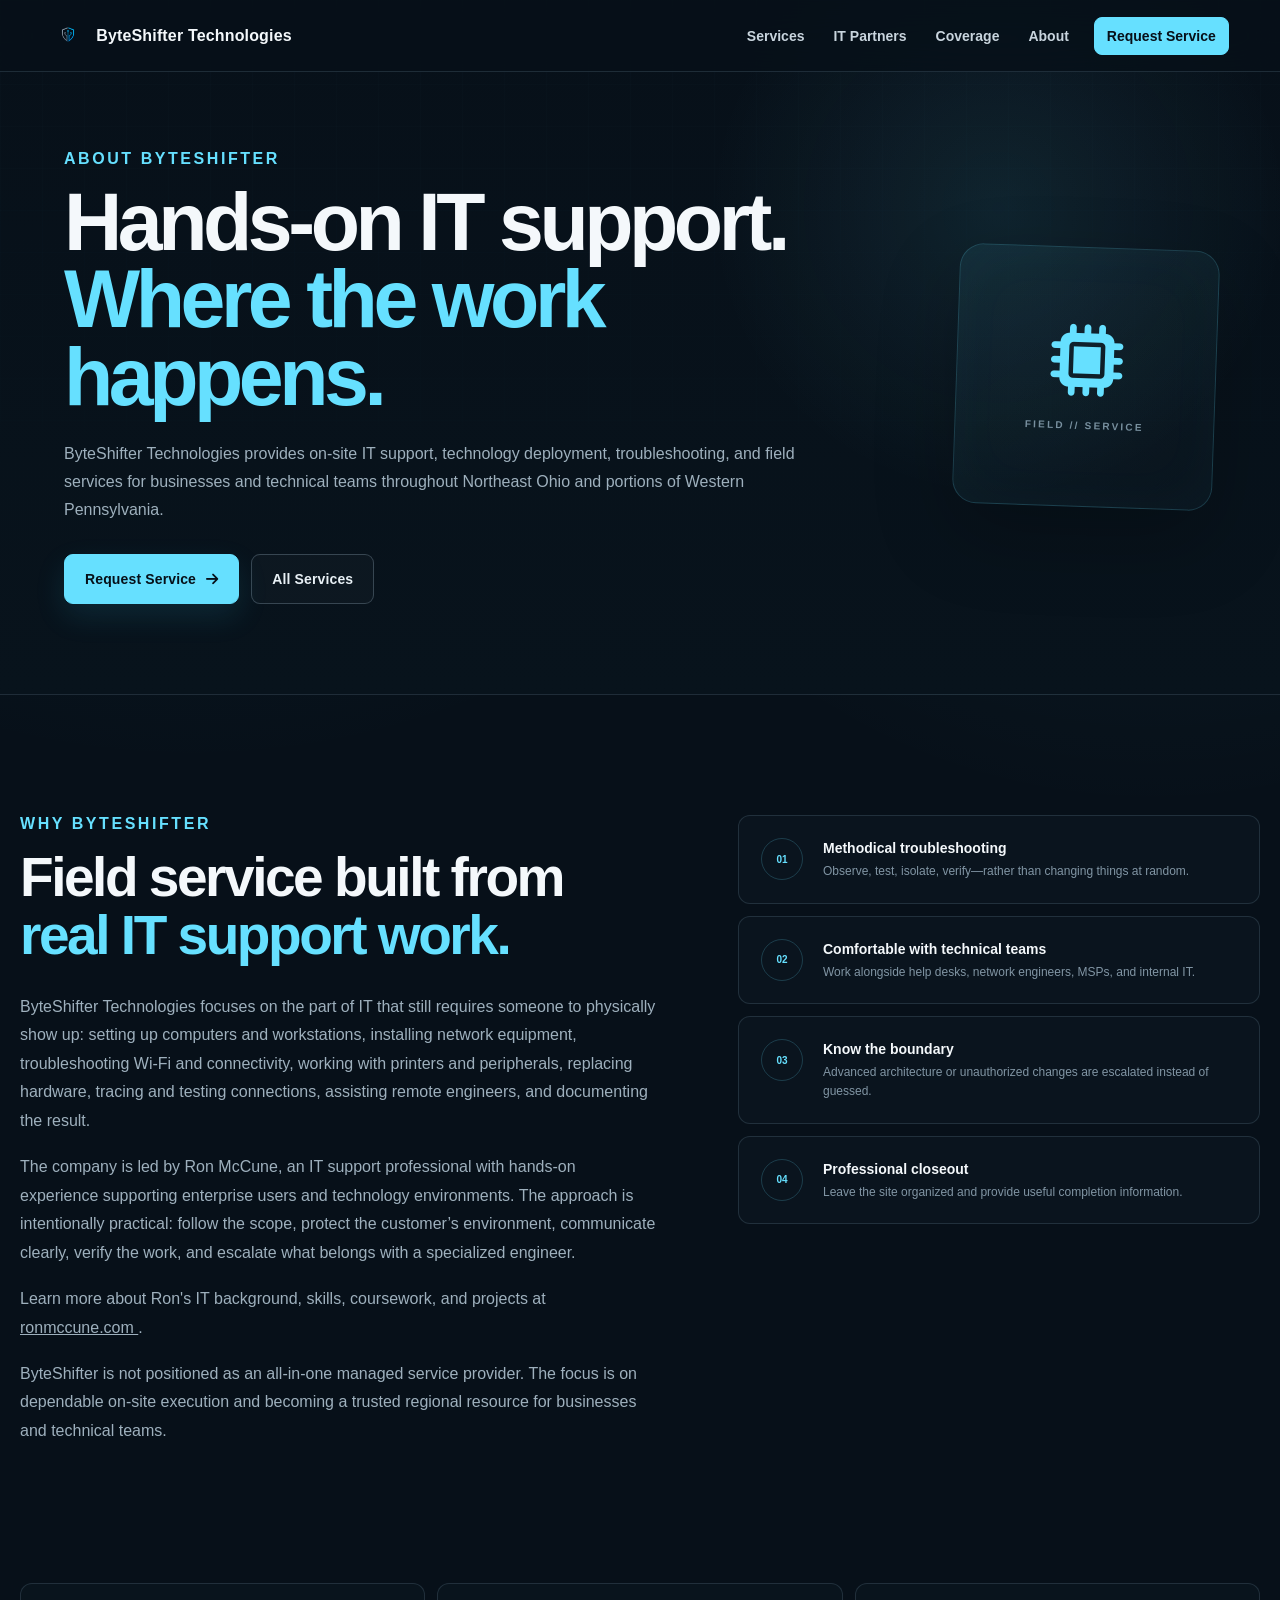
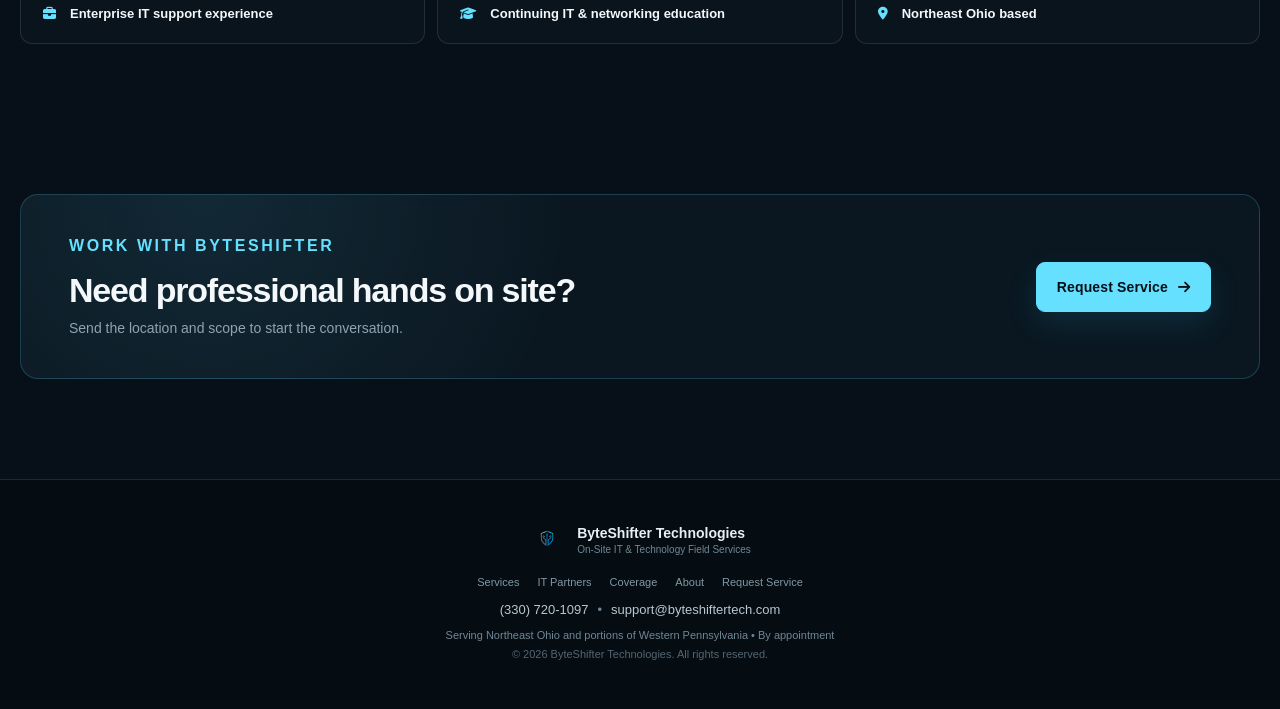
==== commit bfbd1deb: "Improve SEO and local service content" ====
--- a/about.html
+++ b/about.html
@@ -7,23 +7,23 @@
   <script>window.dataLayer = window.dataLayer || []; function gtag() { dataLayer.push(arguments) } gtag('js', new Date()); gtag('config', 'G-D34SG2NJJD');</script>
   <meta charset="UTF-8">
   <meta name="viewport" content="width=device-width,initial-scale=1.0">
-  <title>About ByteShifter Technologies | On-Site IT Field Services</title>
+  <title>About ByteShifter Technologies | Northeast Ohio IT Field Services</title>
   <meta name="description"
-    content="Learn about ByteShifter Technologies and its practical, scope-driven approach to on-site IT field services and technical deployments.">
+    content="ByteShifter Technologies provides on-site IT support and field services for businesses, MSPs, and corporate IT teams across Northeast Ohio and Western Pennsylvania.">
   <meta name="author" content="ByteShifter Technologies">
   <meta name="robots" content="index, follow">
   <link rel="canonical" href="https://byteshiftertech.com/about.html">
-  <meta property="og:title" content="About ByteShifter Technologies | On-Site IT Field Services">
+  <meta property="og:title" content="About ByteShifter Technologies | Northeast Ohio IT Field Services">
   <meta property="og:description"
-    content="Learn about ByteShifter Technologies and its practical, scope-driven approach to on-site IT field services and technical deployments.">
+    content="Learn about ByteShifter Technologies and its hands-on approach to IT support, technology deployments, troubleshooting, and field services.">
   <meta property="og:type" content="website">
   <meta property="og:url" content="https://byteshiftertech.com/about.html">
-  <meta property="og:image" content="https://byteshiftertech.com/images/byteshifter-logo.png">
+  <meta property="og:image" content="https://byteshiftertech.com/images/byteshifter-icon.png">
   <meta name="twitter:card" content="summary_large_image">
-  <meta name="twitter:title" content="About ByteShifter Technologies | On-Site IT Field Services">
+  <meta name="twitter:title" content="About ByteShifter Technologies | Northeast Ohio IT Field Services">
   <meta name="twitter:description"
-    content="Learn about ByteShifter Technologies and its practical, scope-driven approach to on-site IT field services and technical deployments.">
-  <meta name="twitter:image" content="https://byteshiftertech.com/images/byteshifter-logo.png">
+    content="Learn about ByteShifter Technologies and its hands-on approach to IT support, technology deployments, troubleshooting, and field services.">
+  <meta name="twitter:image" content="https://byteshiftertech.com/images/byteshifter-icon.png">
   <link rel="icon" type="image/png" href="images/byteshifter-icon.png">
   <link rel="preconnect" href="https://cdnjs.cloudflare.com">
   <link rel="stylesheet" href="https://cdnjs.cloudflare.com/ajax/libs/font-awesome/6.7.2/css/all.min.css">
@@ -49,9 +49,10 @@
       <div class="page-hero-inner">
         <div>
           <p class="fs-kicker">About ByteShifter</p>
-          <h1>Professional IT support.<br><span>Where the work happens.</span></h1>
-          <p class="page-lead">A regional field-service company focused on dependable hands-on execution for businesses
-            and technical teams.</p>
+          <h1>Hands-on IT support.<br><span>Where the work happens.</span></h1>
+          <p class="page-lead">ByteShifter Technologies provides on-site IT support, technology deployment,
+            troubleshooting, and field services for businesses and technical teams throughout Northeast Ohio
+            and portions of Western Pennsylvania.</p>
           <div class="page-actions"><a class="fs-button fs-button-primary" href="contact.html">Request Service <i
                 class="fa-solid fa-arrow-right"></i></a><a class="fs-button fs-button-secondary"
               href="services.html">All Services</a></div>
@@ -63,9 +64,10 @@
       <div>
         <p class="fs-kicker">Why ByteShifter</p>
         <h2>Field service built from <span>real IT support work.</span></h2>
-        <p class="section-copy">ByteShifter Technologies is focused on the part of IT that still requires someone to
-          physically show up: deploying equipment, replacing hardware, tracing connections, troubleshooting devices,
-          working with remote engineers, and documenting the result.</p>
+        <p class="section-copy">ByteShifter Technologies focuses on the part of IT that still requires someone to
+          physically show up: setting up computers and workstations, installing network equipment, troubleshooting
+          Wi-Fi and connectivity, working with printers and peripherals, replacing hardware, tracing and testing
+          connections, assisting remote engineers, and documenting the result.</p>
         <p class="section-copy">The company is led by Ron McCune, an IT support professional with hands-on experience
           supporting enterprise users and technology environments. The approach is intentionally practical: follow the
           scope, protect the customer’s environment, communicate clearly, verify the work, and escalate what belongs
